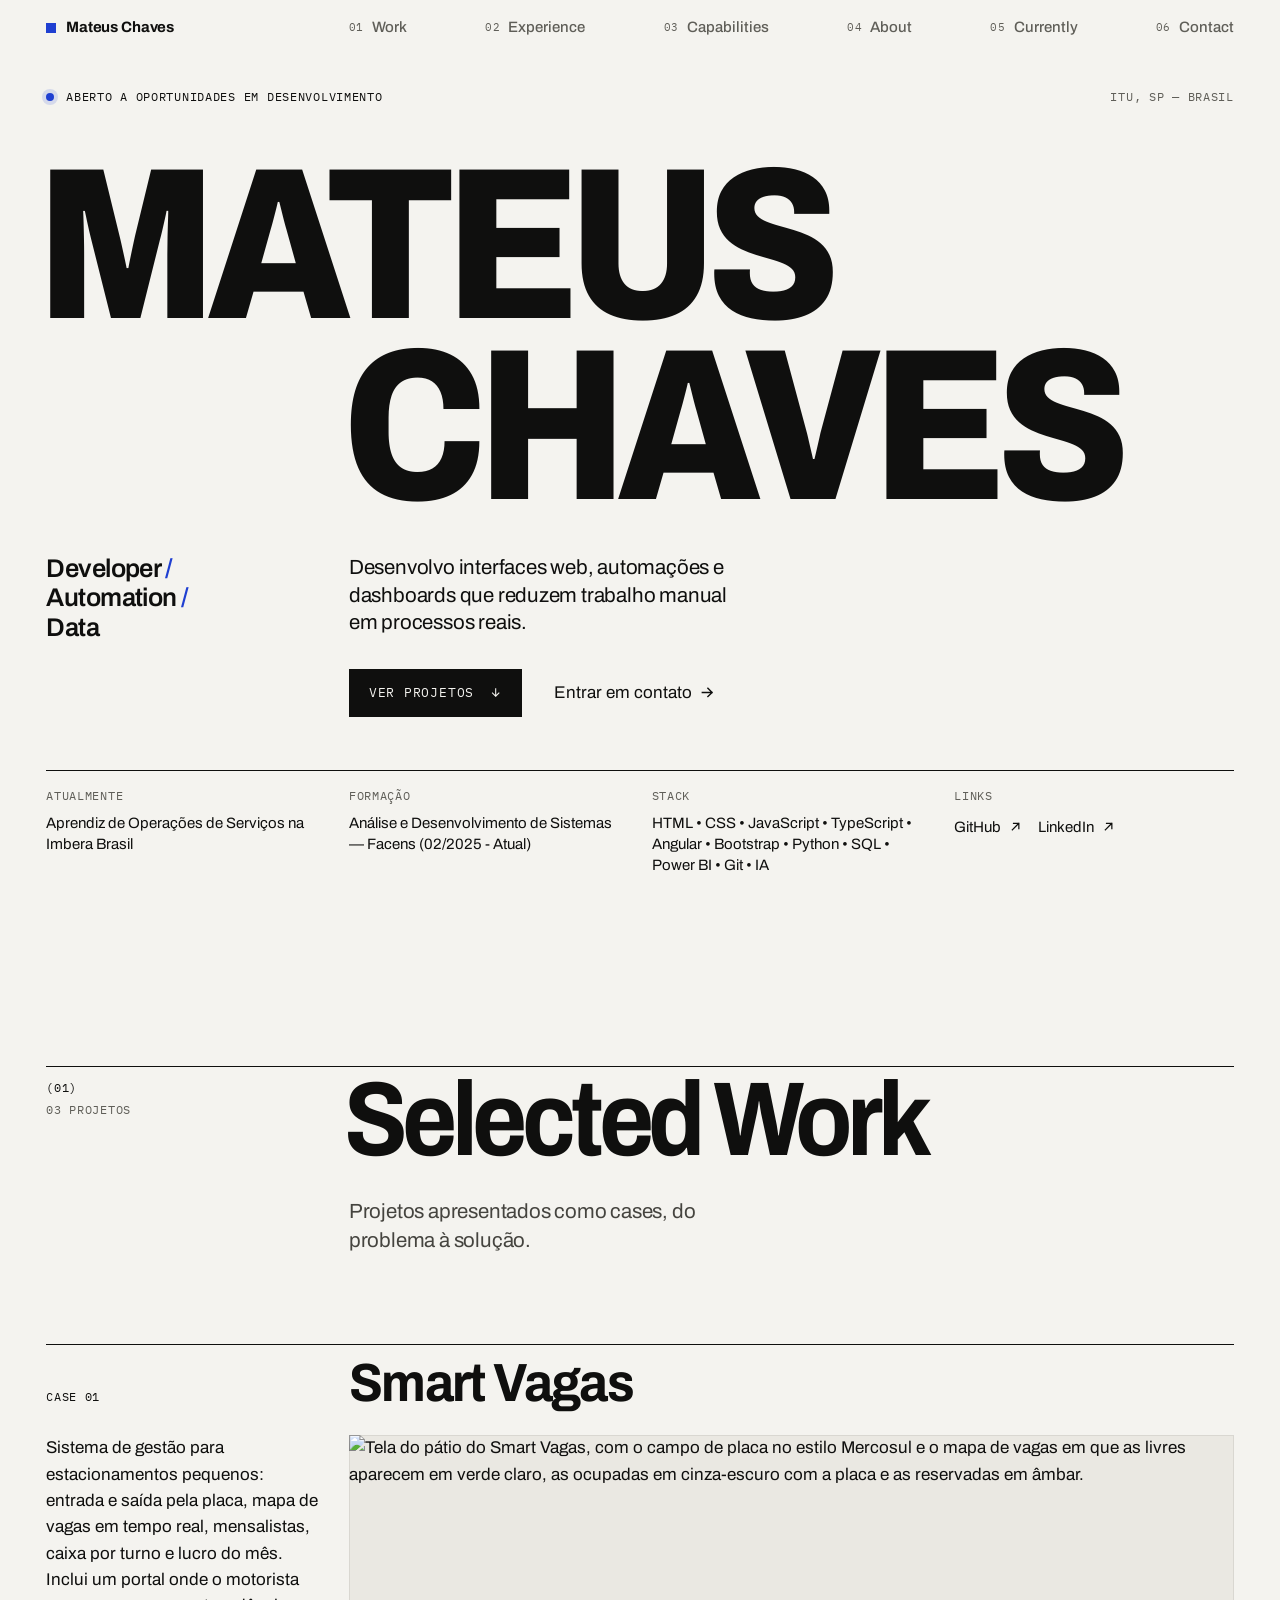
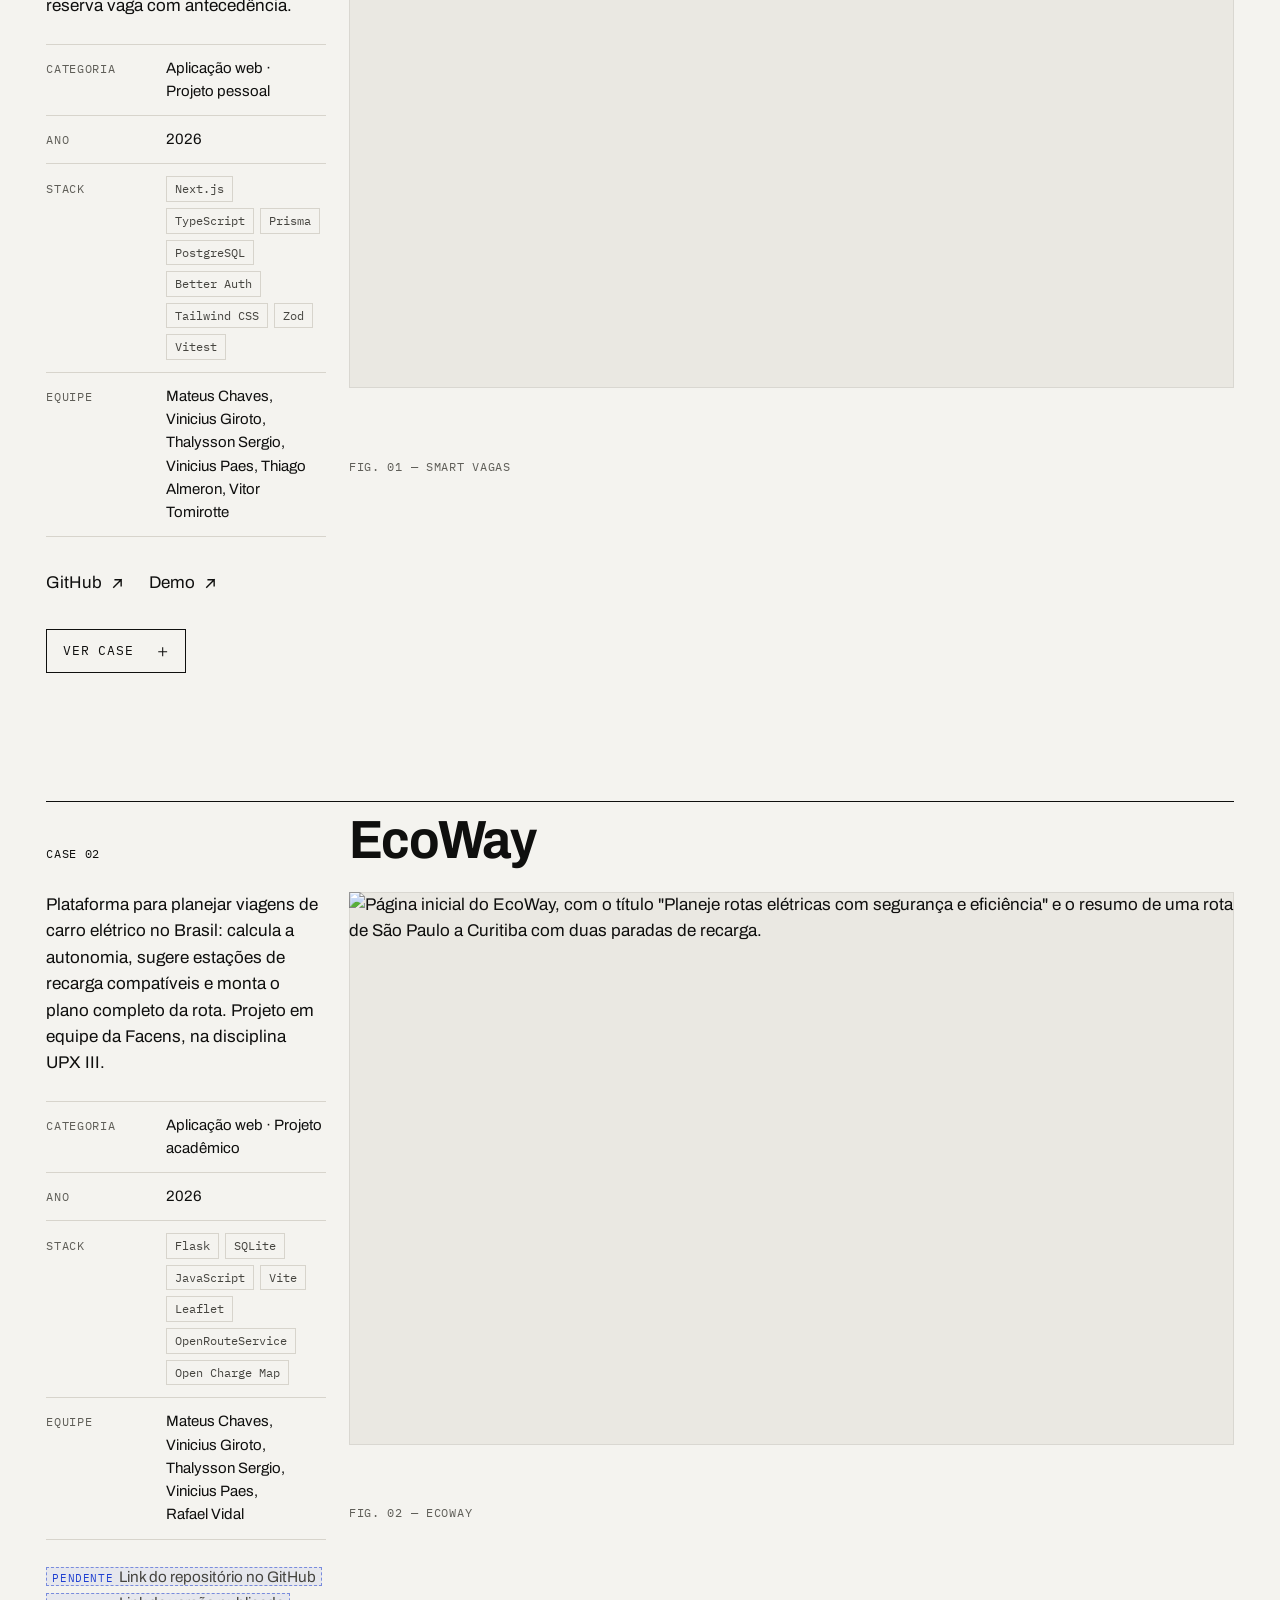
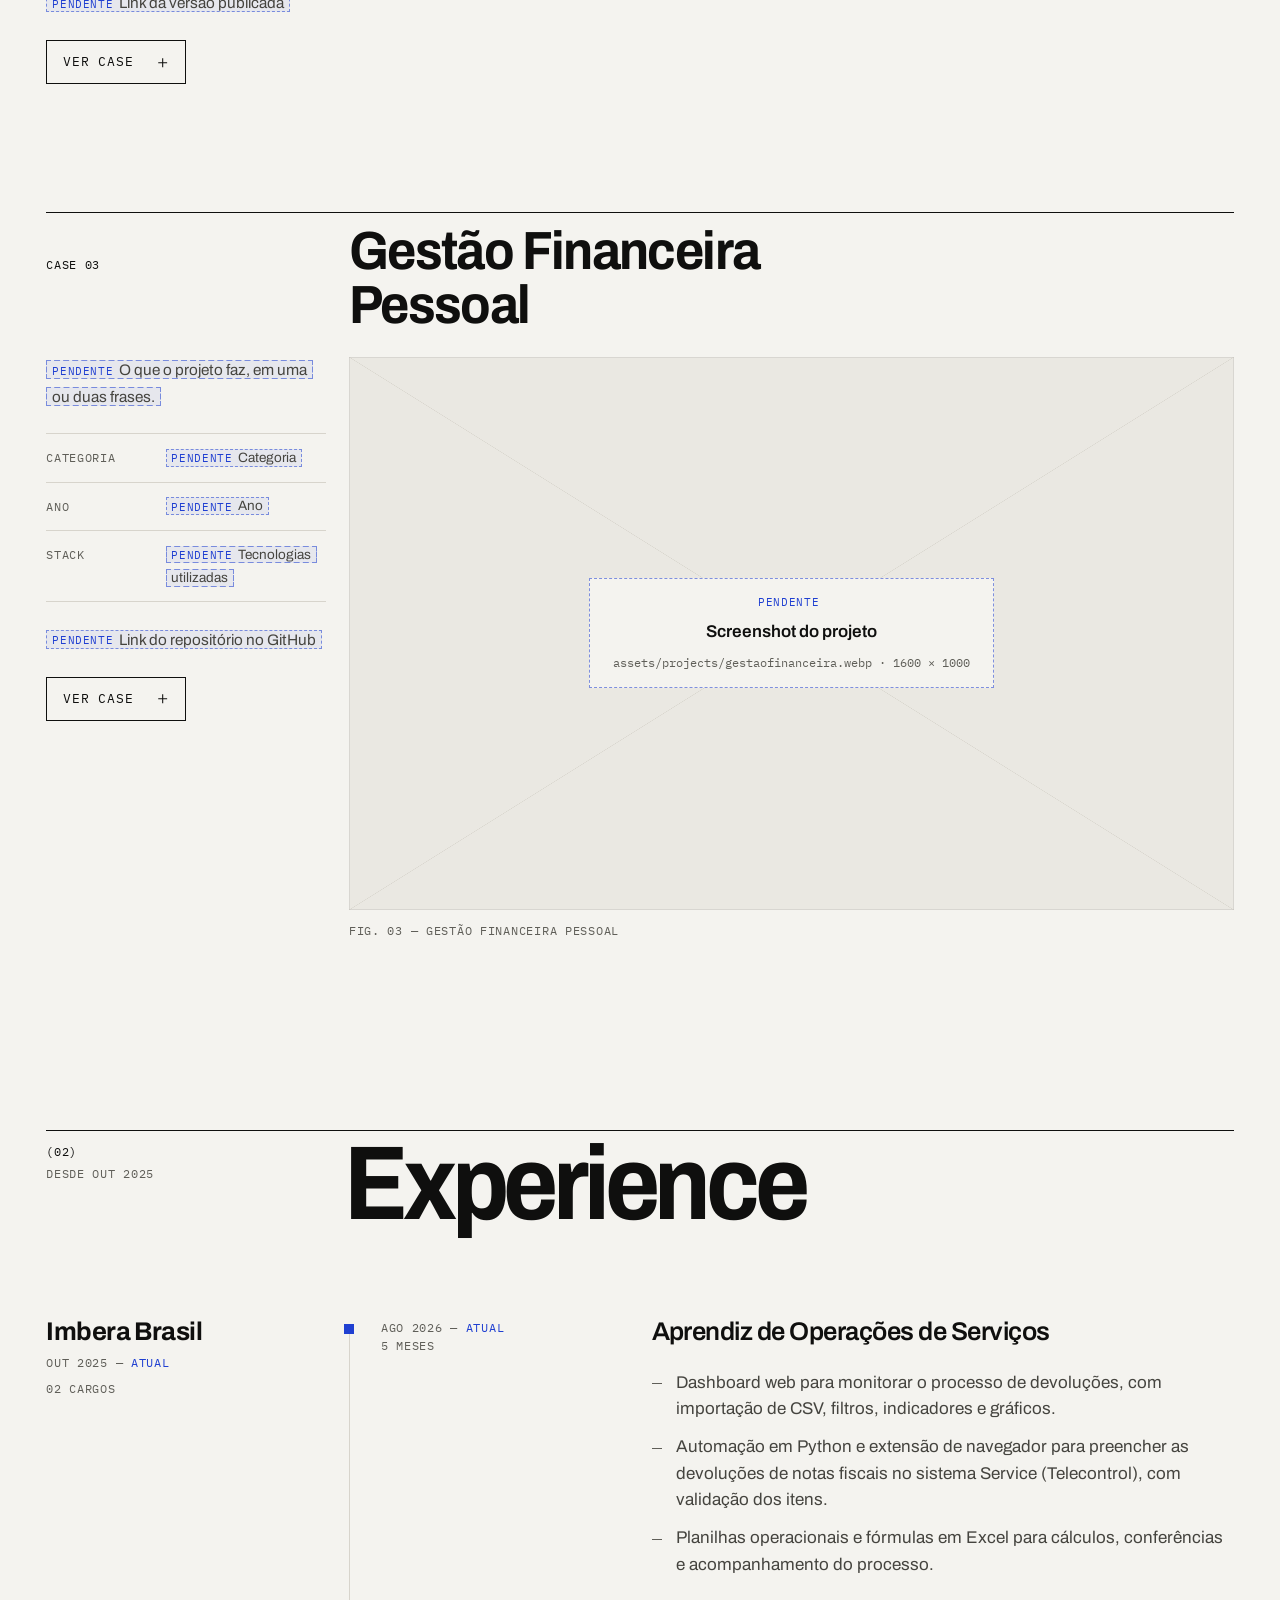
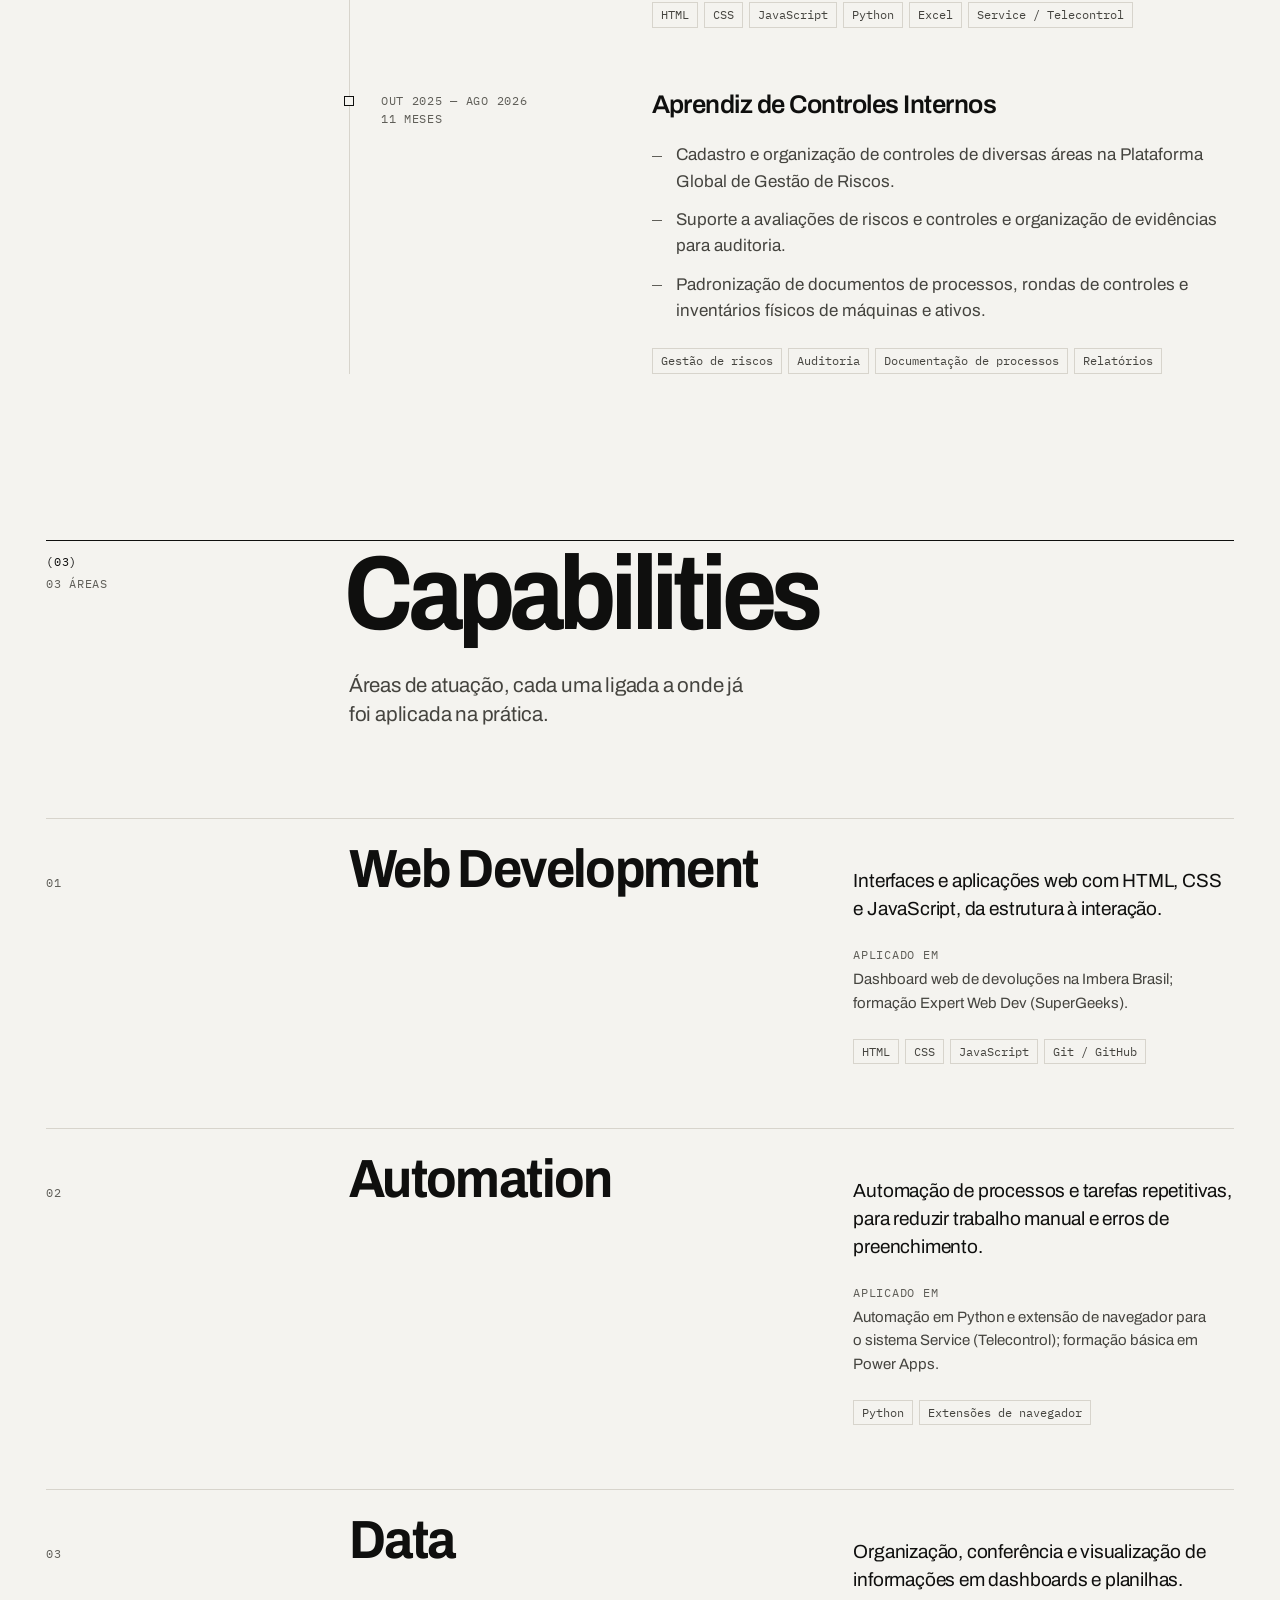
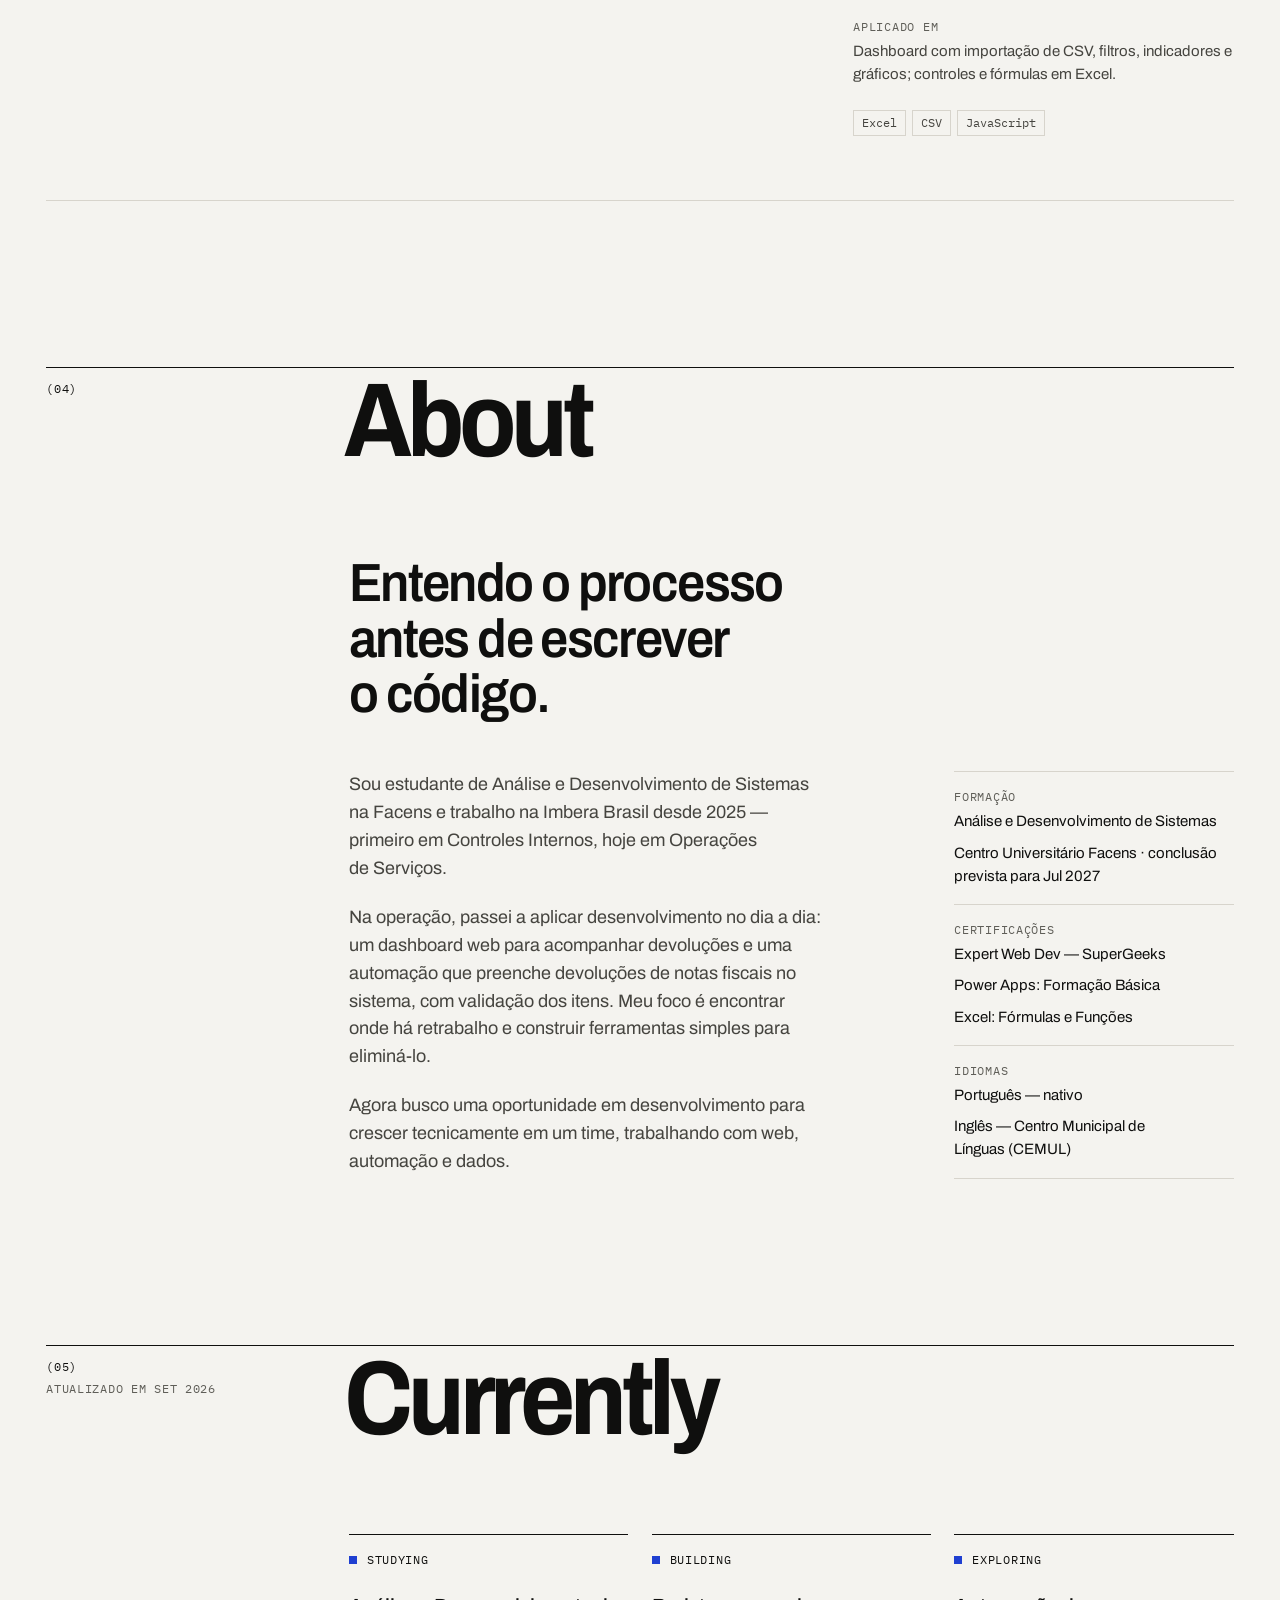
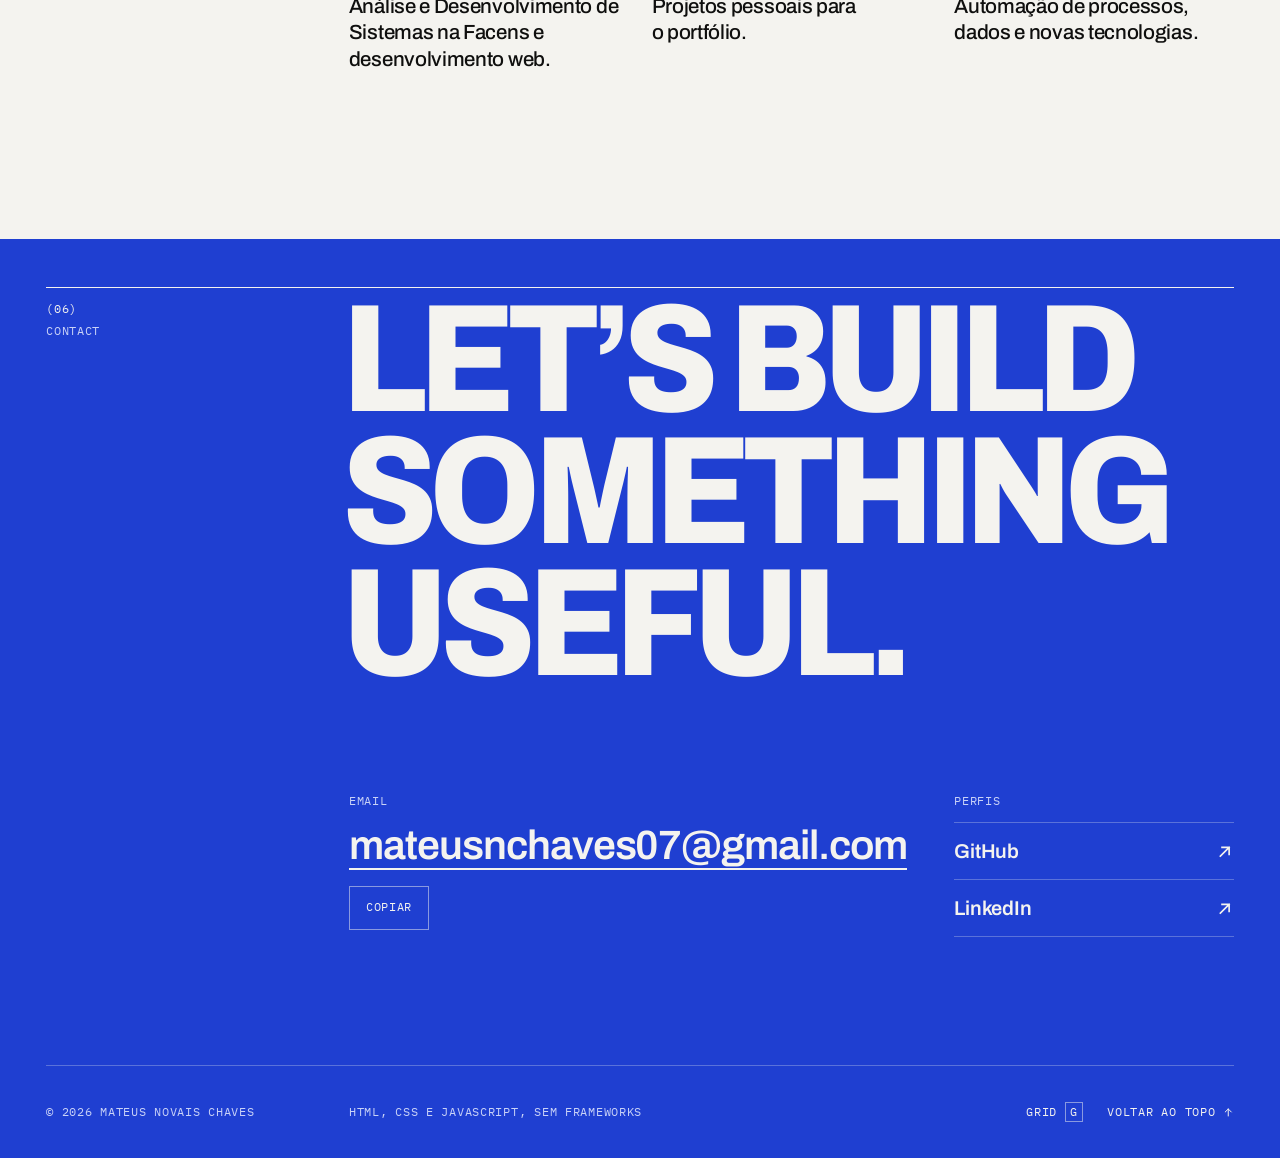
==== index.html @ eec41521 "Initial commit" ====
<!doctype html>
<html lang="pt-BR">
  <head>
    <meta charset="utf-8">
    <meta name="viewport" content="width=device-width, initial-scale=1">
    <title>Mateus Chaves — Developer / Automation / Data</title>
    <meta name="description" content="Portfólio de Mateus Chaves, estudante de Análise e Desenvolvimento de Sistemas. Desenvolvimento web, automação de processos e dados.">
    <meta name="author" content="Mateus Novais Chaves">
    <meta name="color-scheme" content="light">
    <meta name="theme-color" content="#dbdbdb">
    <link rel="canonical" href="https://mateusnchaves.github.io/">

    <meta property="og:type" content="website">
    <meta property="og:locale" content="pt_BR">
    <meta property="og:site_name" content="Mateus Chaves">
    <meta property="og:title" content="Mateus Chaves — Developer / Automation / Data">
    <meta property="og:description" content="Desenvolvimento web, automação de processos e dados.">
    <meta property="og:url" content="https://mateusnchaves.github.io/">
    <meta property="og:image" content="https://mateusnchaves.github.io/assets/og-image.png">
    <meta property="og:image:width" content="1200">
    <meta property="og:image:height" content="630">
    <meta property="og:image:alt" content="Mateus Chaves — Developer / Automation / Data">
    <meta name="twitter:card" content="summary_large_image">

    <link rel="icon" href="assets/favicon-32.png" sizes="32x32" type="image/png">
    <link rel="icon" href="assets/favicon.svg" type="image/svg+xml">
    <link rel="apple-touch-icon" href="assets/apple-touch-icon.png">

    <link rel="preconnect" href="https://fonts.googleapis.com">
    <link rel="preconnect" href="https://fonts.gstatic.com" crossorigin>
    <link rel="stylesheet" href="https://fonts.googleapis.com/css2?family=Archivo:wdth,wght@75..100,400..800&family=IBM+Plex+Mono:wght@400;500&display=swap">

    <link rel="stylesheet" href="src/styles/tokens.css">
    <link rel="stylesheet" href="src/styles/base.css">
    <link rel="stylesheet" href="src/styles/layout.css">
    <link rel="stylesheet" href="src/styles/components.css">
    <link rel="stylesheet" href="src/styles/sections.css">

    <script>document.documentElement.classList.add('js');</script>
    <script type="module" src="src/main.js"></script>

    <script type="application/ld+json">
      {
        "@context": "https://schema.org",
        "@type": "Person",
        "name": "Mateus Novais Chaves",
        "alternateName": "Mateus Chaves",
        "url": "https://mateusnchaves.github.io/",
        "email": "mailto:mateusnchaves07@gmail.com",
        "jobTitle": "Aprendiz de Operações de Serviços",
        "worksFor": { "@type": "Organization", "name": "Imbera Brasil" },
        "address": { "@type": "PostalAddress", "addressLocality": "Itu", "addressRegion": "SP", "addressCountry": "BR" },
        "knowsAbout": ["Desenvolvimento web", "Automação de processos", "Dados"],
        "sameAs": ["https://github.com/mateusnchaves", "https://www.linkedin.com/in/mateusnchaves"]
      }
    </script>
  </head>

  <body>
    <svg width="0" height="0" style="position: absolute" aria-hidden="true" focusable="false">
      <defs>
        <symbol id="icon-arrow-ne" viewBox="0 0 16 16">
          <path d="M4 12 12 4M5.5 4H12v6.5" fill="none" stroke="currentColor" stroke-width="1.5" stroke-linecap="square" />
        </symbol>
        <symbol id="icon-arrow-e" viewBox="0 0 16 16">
          <path d="M2.5 8H13M8.5 3.5 13 8l-4.5 4.5" fill="none" stroke="currentColor" stroke-width="1.5" stroke-linecap="square" />
        </symbol>
        <symbol id="icon-arrow-s" viewBox="0 0 16 16">
          <path d="M8 2.5V13M3.5 8.5 8 13l4.5-4.5" fill="none" stroke="currentColor" stroke-width="1.5" stroke-linecap="square" />
        </symbol>
        <symbol id="icon-arrow-n" viewBox="0 0 16 16">
          <path d="M8 13.5V3M3.5 7.5 8 3l4.5 4.5" fill="none" stroke="currentColor" stroke-width="1.5" stroke-linecap="square" />
        </symbol>
        <symbol id="icon-plus" viewBox="0 0 16 16">
          <path d="M8 2.5v11M2.5 8h11" fill="none" stroke="currentColor" stroke-width="1.5" stroke-linecap="square" />
        </symbol>
      </defs>
    </svg>

    <a class="skip-link" href="#main">Pular para o conteúdo</a>

    <header class="site-header" data-header>
      <div class="container site-header__inner">
        <a class="brand" href="#top"><span class="brand__mark" aria-hidden="true"></span>Mateus Chaves</a>
        <p class="site-header__current meta" aria-hidden="true" data-current-section>00 Index</p>
        <button
          class="menu-toggle meta"
          type="button"
          aria-expanded="false"
          aria-controls="site-nav"
          data-menu-toggle
          data-label-expanded="Fechar"
          data-label-collapsed="Menu"
        >Menu</button>
        <nav class="site-nav" id="site-nav" aria-label="Seções" data-nav>
          <ol class="site-nav__list">
            <li><a class="site-nav__link" href="#work"><span class="site-nav__index">01</span><span lang="en" data-label>Work</span></a></li>
            <li><a class="site-nav__link" href="#experience"><span class="site-nav__index">02</span><span lang="en" data-label>Experience</span></a></li>
            <li><a class="site-nav__link" href="#capabilities"><span class="site-nav__index">03</span><span lang="en" data-label>Capabilities</span></a></li>
            <li><a class="site-nav__link" href="#about"><span class="site-nav__index">04</span><span lang="en" data-label>About</span></a></li>
            <li><a class="site-nav__link" href="#currently"><span class="site-nav__index">05</span><span lang="en" data-label>Currently</span></a></li>
            <li><a class="site-nav__link" href="#contact"><span class="site-nav__index">06</span><span lang="en" data-label>Contact</span></a></li>
          </ol>
        </nav>
      </div>
    </header>

    <main id="main">
      <section class="hero" id="top" aria-labelledby="hero-title" data-section>
        <div class="container hero__inner">
          <div class="hero__top grid">
            <p class="hero__status status meta" data-intro style="--i: 0">
              <span class="status__dot" aria-hidden="true"></span>Aberto a oportunidades em desenvolvimento
            </p>
            <p class="hero__location meta" data-intro style="--i: 1">Itu, SP — Brasil</p>
          </div>

          <h1 class="hero__title" id="hero-title">
            <span class="hero__line">Mateus</span>
            <span class="hero__line">Chaves</span>
          </h1>

          <div class="hero__body grid">
            <p class="hero__role" lang="en" data-intro style="--i: 2">
              <span class="hero__role-part">Developer <span class="hero__role-sep">/</span></span>
              <span class="hero__role-part">Automation <span class="hero__role-sep">/</span></span>
              <span class="hero__role-part">Data</span>
            </p>
            <div class="hero__intro" data-intro style="--i: 3">
              <p class="hero__statement">
                Desenvolvo interfaces web, automações e dashboards que reduzem trabalho manual em processos reais.
              </p>
              <div class="hero__actions">
                <a class="button" href="#work">
                  Ver projetos
                  <svg class="icon" aria-hidden="true" focusable="false"><use href="#icon-arrow-s"></use></svg>
                </a>
                <a class="link-arrow" href="#contact">
                  Entrar em contato
                  <svg class="icon icon--east" aria-hidden="true" focusable="false"><use href="#icon-arrow-e"></use></svg>
                </a>
              </div>
            </div>
          </div>

          <dl class="hero__facts grid" data-intro style="--i: 4">
            <div class="fact">
              <dt class="meta">Atualmente</dt>
              <dd>Aprendiz de Operações de Serviços na Imbera Brasil</dd>
            </div>
            <div class="fact">
              <dt class="meta">Formação</dt>
              <dd>Análise e Desenvolvimento de Sistemas — Facens (02/2025 - Atual)</dd>
            </div>
            <div class="fact">
              <dt class="meta">Stack</dt>
              <dd>HTML • CSS • JavaScript • TypeScript • Angular • Bootstrap • Python • SQL • Power BI • Git • IA</dd>
            </div>
            <div class="fact">
              <dt class="meta">Links</dt>
              <dd class="fact__links">
                <a class="link-arrow" href="https://github.com/mateusnchaves" target="_blank" rel="me noopener noreferrer">
                  <span>GitHub<span class="visually-hidden"> (abre em nova aba)</span></span>
                  <svg class="icon" aria-hidden="true" focusable="false"><use href="#icon-arrow-ne"></use></svg>
                </a>
                <a class="link-arrow" href="https://www.linkedin.com/in/mateusnchaves" target="_blank" rel="me noopener noreferrer">
                  <span>LinkedIn<span class="visually-hidden"> (abre em nova aba)</span></span>
                  <svg class="icon" aria-hidden="true" focusable="false"><use href="#icon-arrow-ne"></use></svg>
                </a>
              </dd>
            </div>
          </dl>
        </div>
      </section>

      <section class="section" id="work" aria-labelledby="work-title" data-section>
        <div class="container">
          <header class="section-head grid" data-reveal>
            <p class="section-head__label">
              <span class="section-head__index meta">(01)</span>
              <span class="meta" data-meta="projects"></span>
            </p>
            <h2 class="section-head__title" id="work-title" lang="en">Selected Work</h2>
            <p class="section-head__lede">Projetos apresentados como cases, do problema à solução.</p>
          </header>
          <div data-mount="projects">
            <noscript>
              <p>Os projetos são carregados com JavaScript. Veja os repositórios no <a href="https://github.com/mateusnchaves">GitHub</a>.</p>
            </noscript>
          </div>
        </div>
      </section>

      <section class="section" id="experience" aria-labelledby="experience-title" data-section>
        <div class="container">
          <header class="section-head grid" data-reveal>
            <p class="section-head__label">
              <span class="section-head__index meta">(02)</span>
              <span class="meta" data-meta="experience"></span>
            </p>
            <h2 class="section-head__title" id="experience-title" lang="en">Experience</h2>
          </header>
          <div data-mount="experience">
            <noscript>
              <p>A experiência profissional é carregada com JavaScript. Veja o perfil no <a href="https://www.linkedin.com/in/mateusnchaves">LinkedIn</a>.</p>
            </noscript>
          </div>
        </div>
      </section>

      <section class="section" id="capabilities" aria-labelledby="capabilities-title" data-section>
        <div class="container">
          <header class="section-head grid" data-reveal>
            <p class="section-head__label">
              <span class="section-head__index meta">(03)</span>
              <span class="meta" data-meta="capabilities"></span>
            </p>
            <h2 class="section-head__title" id="capabilities-title" lang="en">Capabilities</h2>
            <p class="section-head__lede">Áreas de atuação, cada uma ligada a onde já foi aplicada na prática.</p>
          </header>
          <div data-mount="capabilities"></div>
        </div>
      </section>

      <section class="section" id="about" aria-labelledby="about-title" data-section>
        <div class="container">
          <header class="section-head grid" data-reveal>
            <p class="section-head__label">
              <span class="section-head__index meta">(04)</span>
            </p>
            <h2 class="section-head__title" id="about-title" lang="en">About</h2>
          </header>

          <div class="about grid">
            <p class="about__lead" data-reveal>Entendo o processo antes de escrever o código.</p>

            <div class="about__text" data-reveal>
              <p>
                Sou estudante de Análise e Desenvolvimento de Sistemas na Facens e trabalho na Imbera Brasil desde 2025 —
                primeiro em Controles Internos, hoje em Operações de Serviços.
              </p>
              <p>
                Na operação, passei a aplicar desenvolvimento no dia a dia: um dashboard web para acompanhar devoluções e uma
                automação que preenche devoluções de notas fiscais no sistema, com validação dos itens. Meu foco é encontrar
                onde há retrabalho e construir ferramentas simples para eliminá-lo.
              </p>
              <p>
                Agora busco uma oportunidade em desenvolvimento para crescer tecnicamente em um time, trabalhando com web,
                automação e dados.
              </p>
            </div>

            <dl class="about__facts" data-reveal>
              <div class="about__fact">
                <dt class="meta">Formação</dt>
                <dd>Análise e Desenvolvimento de Sistemas</dd>
                <dd>Centro Universitário Facens · conclusão prevista para Jul 2027</dd>
              </div>
              <div class="about__fact">
                <dt class="meta">Certificações</dt>
                <dd>Expert Web Dev — SuperGeeks</dd>
                <dd>Power Apps: Formação Básica</dd>
                <dd>Excel: Fórmulas e Funções</dd>
              </div>
              <div class="about__fact">
                <dt class="meta">Idiomas</dt>
                <dd>Português — nativo</dd>
                <dd>Inglês — Centro Municipal de Línguas (CEMUL)</dd>
              </div>
            </dl>
          </div>
        </div>
      </section>

      <section class="section" id="currently" aria-labelledby="currently-title" data-section>
        <div class="container">
          <header class="section-head grid" data-reveal>
            <p class="section-head__label">
              <span class="section-head__index meta">(05)</span>
              <span class="meta" data-meta="currently"></span>
            </p>
            <h2 class="section-head__title" id="currently-title" lang="en">Currently</h2>
          </header>
          <div data-mount="currently"></div>
        </div>
      </section>

      <section class="contact" id="contact" aria-labelledby="contact-title" data-section>
        <div class="container">
          <header class="section-head grid">
            <p class="section-head__label">
              <span class="section-head__index meta">(06)</span>
              <span class="meta" lang="en">Contact</span>
            </p>
            <h2 class="section-head__title contact__title" id="contact-title" lang="en" data-reveal>
              <span>Let’s build</span>
              <span>something</span>
              <span>useful.</span>
            </h2>
          </header>

          <div class="contact__body grid">
            <div class="contact__block contact__block--email" data-reveal>
              <p class="meta">Email</p>
              <div class="contact__email">
                <a class="contact__email-link" href="mailto:mateusnchaves07@gmail.com">mateusnchaves07@gmail.com</a>
                <button
                  class="contact__copy"
                  type="button"
                  hidden
                  data-copy="mateusnchaves07@gmail.com"
                  data-copied-label="Copiado"
                  data-copied-message="Email copiado para a área de transferência."
                >Copiar</button>
                <span class="visually-hidden" role="status" data-copy-status></span>
              </div>
            </div>

            <div class="contact__block contact__block--links" data-reveal>
              <p class="meta">Perfis</p>
              <ul class="contact__links">
                <li>
                  <a class="link-arrow" href="https://github.com/mateusnchaves" target="_blank" rel="me noopener noreferrer">
                    <span>GitHub<span class="visually-hidden"> (abre em nova aba)</span></span>
                    <svg class="icon" aria-hidden="true" focusable="false"><use href="#icon-arrow-ne"></use></svg>
                  </a>
                </li>
                <li>
                  <a class="link-arrow" href="https://www.linkedin.com/in/mateusnchaves" target="_blank" rel="me noopener noreferrer">
                    <span>LinkedIn<span class="visually-hidden"> (abre em nova aba)</span></span>
                    <svg class="icon" aria-hidden="true" focusable="false"><use href="#icon-arrow-ne"></use></svg>
                  </a>
                </li>
              </ul>
            </div>
          </div>
        </div>
      </section>
    </main>

    <footer class="site-footer">
      <div class="container">
        <div class="grid site-footer__inner">
          <p class="site-footer__item meta">© <span data-year>2026</span> Mateus Novais Chaves</p>
          <p class="site-footer__item meta">HTML, CSS e JavaScript, sem frameworks</p>
          <div class="site-footer__actions meta">
            <button type="button" aria-pressed="false" data-grid-toggle>Grid <kbd>G</kbd></button>
            <a href="#top">
              Voltar ao topo
              <svg class="icon" aria-hidden="true" focusable="false"><use href="#icon-arrow-n"></use></svg>
            </a>
          </div>
        </div>
      </div>
    </footer>

    <div class="grid-overlay" aria-hidden="true" hidden data-grid-overlay></div>
  </body>
</html>
---- src/styles/tokens.css ----
:root {
  /* Color */
  --color-paper: #f4f3ef;
  --color-surface: #eae8e2;
  --color-ink: #0f0f0e;
  --color-ink-2: #45443f;
  --color-ink-3: #5f5e58;
  --color-line: #d7d4cc;
  --color-cobalt: #1f3fd1;
  --color-cobalt-tint: rgb(31 63 209 / 0.06);
  --color-on-cobalt: #f4f3ef;
  --color-on-cobalt-2: #c9d2f7;

  /* Type */
  --font-sans: "Archivo", "Helvetica Neue", Arial, system-ui, sans-serif;
  --font-mono: "IBM Plex Mono", ui-monospace, "SFMono-Regular", Menlo, Consolas, monospace;

  --text-hero: clamp(4.25rem, min(17vw, 24svh), 16.5rem);
  --text-display: clamp(3rem, 8.2vw, 8rem);
  --text-h2: clamp(2rem, 4.2vw, 3.75rem);
  --text-h3: clamp(1.375rem, 2vw, 1.75rem);
  --text-lead: clamp(1.1875rem, 1.6vw, 1.5rem);
  --text-body: 1.0625rem;
  --text-small: 0.9375rem;
  --text-meta: 0.75rem;

  --leading-display: 0.86;
  --leading-heading: 1.04;
  --leading-body: 1.55;

  --tracking-display: -0.05em;
  --tracking-heading: -0.03em;
  --tracking-meta: 0.06em;

  --stretch-display: 88%;
  /* Compensa o recuo lateral das letras em tamanhos grandes, alinhando-as à borda do grid. */
  --optical-offset: -0.045em;

  /* Space */
  --space-1: 0.25rem;
  --space-2: 0.5rem;
  --space-3: 0.75rem;
  --space-4: 1rem;
  --space-5: 1.5rem;
  --space-6: 2rem;
  --space-7: 3rem;
  --space-8: 4rem;
  --space-9: 6rem;

  /* Layout */
  --columns: 12;
  --gutter: clamp(1rem, 1.8vw, 1.5rem);
  --margin: clamp(1rem, 3.6vw, 3.5rem);
  --max-width: 100rem;
  --header-height: 3.5rem;
  --section-space: clamp(6rem, 13vw, 11rem);

  --rule: 1px solid var(--color-line);
  --rule-strong: 1px solid var(--color-ink);

  /* Motion */
  --ease-out: cubic-bezier(0.2, 0.7, 0.1, 1);
  --duration-fast: 160ms;
  --duration-base: 320ms;
  --duration-slow: 800ms;
}
---- src/styles/base.css ----
*,
*::before,
*::after {
  box-sizing: border-box;
}

* {
  margin: 0;
}

html {
  color-scheme: light;
  -webkit-text-size-adjust: 100%;
  text-size-adjust: 100%;
}

body {
  min-height: 100vh;
  background-color: var(--color-paper);
  color: var(--color-ink);
  font-family: var(--font-sans);
  font-size: var(--text-body);
  line-height: var(--leading-body);
  font-kerning: normal;
  -webkit-font-smoothing: antialiased;
  -moz-osx-font-smoothing: grayscale;
}

img,
svg {
  display: block;
  max-width: 100%;
}

img {
  height: auto;
}

ul,
ol {
  padding: 0;
  list-style: none;
}

a {
  color: inherit;
  text-decoration: none;
}

button {
  padding: 0;
  border: 0;
  background: none;
  color: inherit;
  font: inherit;
  cursor: pointer;
}

h1,
h2,
h3,
h4 {
  font-size: inherit;
  font-weight: inherit;
  line-height: var(--leading-heading);
  text-wrap: balance;
}

p,
li,
dd {
  text-wrap: pretty;
}

code {
  font-family: var(--font-mono);
  font-size: 0.92em;
}

::selection {
  background-color: var(--color-cobalt);
  color: var(--color-on-cobalt);
}

:focus-visible {
  outline: 2px solid var(--color-cobalt);
  outline-offset: 3px;
}

[id] {
  scroll-margin-top: var(--header-height);
}

/* Utilities */

.visually-hidden:not(:focus, :active) {
  position: absolute;
  width: 1px;
  height: 1px;
  overflow: hidden;
  clip-path: inset(50%);
  white-space: nowrap;
}

.meta {
  font-family: var(--font-mono);
  font-size: var(--text-meta);
  font-weight: 400;
  line-height: 1.5;
  letter-spacing: var(--tracking-meta);
  text-transform: uppercase;
  color: var(--color-ink-3);
  font-variant-numeric: tabular-nums;
}

.skip-link {
  position: fixed;
  top: var(--space-3);
  left: var(--space-3);
  z-index: 100;
  padding: var(--space-3) var(--space-4);
  background-color: var(--color-ink);
  color: var(--color-paper);
  font-family: var(--font-mono);
  font-size: var(--text-meta);
  letter-spacing: var(--tracking-meta);
  text-transform: uppercase;
  transform: translateY(-200%);
}

.skip-link:focus {
  transform: none;
}

/* Motion */

@media (prefers-reduced-motion: no-preference) {
  html {
    scroll-behavior: smooth;
  }

  .has-reveal [data-reveal] {
    transition:
      opacity var(--duration-slow) var(--ease-out) var(--reveal-delay, 0ms),
      transform var(--duration-slow) var(--ease-out) var(--reveal-delay, 0ms);
  }

  .has-reveal [data-reveal]:not(.is-revealed) {
    opacity: 0;
    transform: translateY(1.5rem);
  }
}

@media (prefers-reduced-motion: reduce) {
  *,
  *::before,
  *::after {
    animation-duration: 0.01ms !important;
    animation-iteration-count: 1 !important;
    transition-duration: 0.01ms !important;
    transition-delay: 0ms !important;
  }
}
---- src/styles/layout.css ----
/*
  Breakpoints
  48em  (768px)  tablet
  60em  (960px)  navegação em linha
  64em  (1024px) desktop — ativa a coluna lateral de metadados (colunas 1–3)
*/

.container {
  width: 100%;
  max-width: var(--max-width);
  margin-inline: auto;
  padding-inline: var(--margin);
}

.grid {
  display: grid;
  grid-template-columns: repeat(var(--columns), minmax(0, 1fr));
  column-gap: var(--gutter);
}

.scroll-sentinel {
  position: absolute;
  top: 0;
  left: 0;
  width: 1px;
  height: 8px;
  pointer-events: none;
}

/* Header */

.site-header {
  position: fixed;
  inset: 0 0 auto;
  z-index: 50;
  background-color: var(--color-paper);
  border-bottom: 1px solid transparent;
  transition: border-color var(--duration-base) ease;
}

.site-header.is-scrolled,
.is-menu-open .site-header {
  border-bottom-color: var(--color-line);
}

.site-header__inner {
  display: flex;
  align-items: center;
  justify-content: space-between;
  gap: var(--space-4);
  height: var(--header-height);
}

.brand {
  display: inline-flex;
  align-items: center;
  gap: 0.625rem;
  font-size: var(--text-small);
  font-weight: 700;
  letter-spacing: -0.01em;
  white-space: nowrap;
}

.brand__mark {
  width: 0.625rem;
  height: 0.625rem;
  background-color: var(--color-cobalt);
  transition: transform var(--duration-base) var(--ease-out);
}

.brand:hover .brand__mark {
  transform: rotate(45deg);
}

.site-header__current {
  flex: 1;
  color: var(--color-ink);
  text-align: center;
}

.menu-toggle {
  min-width: 3.5rem;
  min-height: 2.75rem;
  color: var(--color-ink);
  text-align: right;
}

.site-nav__link {
  position: relative;
  display: inline-flex;
  align-items: baseline;
  gap: 0.5rem;
  color: var(--color-ink-3);
  font-size: var(--text-small);
  font-weight: 500;
  transition: color var(--duration-fast) ease;
}

.site-nav__index {
  font-family: var(--font-mono);
  font-size: 0.6875rem;
  font-weight: 400;
  letter-spacing: var(--tracking-meta);
  font-variant-numeric: tabular-nums;
  transition: color var(--duration-fast) ease;
}

.site-nav__link:hover,
.site-nav__link[aria-current="true"] {
  color: var(--color-ink);
}

.site-nav__link[aria-current="true"] .site-nav__index {
  color: var(--color-cobalt);
}

@media (max-width: 59.99em) {
  .site-nav {
    position: fixed;
    inset: var(--header-height) 0 0;
    display: none;
    overflow-y: auto;
    padding: var(--space-5) var(--margin) var(--space-7);
    background-color: var(--color-paper);
  }

  .is-menu-open {
    overflow: hidden;
  }

  .is-menu-open .site-nav {
    display: block;
    animation: menu-in var(--duration-base) var(--ease-out);
  }

  .site-nav__link {
    width: 100%;
    padding-block: var(--space-4);
    border-bottom: var(--rule);
    color: var(--color-ink);
    font-size: clamp(2rem, 9vw, 3rem);
    font-weight: 700;
    font-stretch: var(--stretch-display);
    letter-spacing: var(--tracking-heading);
    line-height: 1;
  }

  .site-nav__index {
    min-width: 2rem;
    color: var(--color-ink-3);
  }
}

@media (min-width: 60em) {
  .site-header__inner {
    display: grid;
    grid-template-columns: repeat(var(--columns), minmax(0, 1fr));
    column-gap: var(--gutter);
  }

  .brand {
    grid-column: 1 / span 3;
  }

  .site-nav {
    grid-column: 4 / -1;
    align-self: stretch;
  }

  .site-nav__list {
    display: flex;
    justify-content: space-between;
    height: 100%;
  }

  .site-nav__link {
    align-items: center;
    height: 100%;
  }

  .site-nav__link::after {
    content: "";
    position: absolute;
    right: 0;
    bottom: -1px;
    left: 0;
    height: 2px;
    background-color: var(--color-cobalt);
    transform: scaleX(0);
    transform-origin: left;
    transition: transform var(--duration-base) var(--ease-out);
  }

  .site-nav__link[aria-current="true"]::after {
    transform: scaleX(1);
  }

  .site-header__current,
  .menu-toggle {
    display: none;
  }
}

@keyframes menu-in {
  from {
    opacity: 0;
    transform: translateY(-0.5rem);
  }
}

/* Sections */

.section {
  padding-top: var(--section-space);
}

.section-head {
  row-gap: var(--space-5);
  margin-bottom: clamp(3rem, 7vw, 6.5rem);
  padding-top: var(--space-3);
  border-top: var(--rule-strong);
}

.section-head__label {
  display: flex;
  grid-column: 1 / -1;
  justify-content: space-between;
  gap: var(--space-4);
}

.section-head__index {
  color: var(--color-ink);
}

.section-head__title {
  grid-column: 1 / -1;
  margin-left: var(--optical-offset);
  font-size: var(--text-display);
  font-weight: 700;
  font-stretch: var(--stretch-display);
  line-height: var(--leading-display);
  letter-spacing: var(--tracking-display);
}

.section-head__lede {
  grid-column: 1 / -1;
  max-width: 34ch;
  color: var(--color-ink-2);
  font-size: var(--text-lead);
  line-height: 1.4;
  letter-spacing: -0.01em;
}

@media (min-width: 64em) {
  .section-head {
    row-gap: var(--space-6);
  }

  .section-head__label {
    grid-column: 1 / span 3;
    flex-direction: column;
    justify-content: flex-start;
    gap: var(--space-1);
  }

  .section-head__title {
    grid-column: 4 / -1;
    margin-top: -0.04em;
  }

  .section-head__lede {
    grid-column: 4 / span 6;
  }
}

/* Footer */

.site-footer {
  background-color: var(--color-cobalt);
  color: var(--color-on-cobalt);
}

.site-footer__inner {
  row-gap: var(--space-3);
  padding-block: var(--space-5);
  border-top: 1px solid rgb(244 243 239 / 0.28);
}

.site-footer .meta {
  color: var(--color-on-cobalt-2);
}

.site-footer__item {
  grid-column: 1 / -1;
}

.site-footer__actions {
  display: flex;
  grid-column: 1 / -1;
  gap: var(--space-5);
}

.site-footer__actions a,
.site-footer__actions button {
  display: inline-flex;
  align-items: center;
  gap: 0.5rem;
  min-height: 2.75rem;
  color: var(--color-on-cobalt);
  text-transform: inherit;
  letter-spacing: inherit;
}

.site-footer__actions .icon {
  transition: transform var(--duration-base) var(--ease-out);
}

.site-footer__actions a:hover .icon {
  transform: translateY(-2px);
}

.site-footer kbd {
  padding: 0 0.35em;
  border: 1px solid rgb(244 243 239 / 0.5);
  font-family: inherit;
}

.site-footer__actions button[aria-pressed="true"] {
  text-decoration: underline;
  text-underline-offset: 0.3em;
}

@media (min-width: 48em) {
  .site-footer__inner {
    align-items: center;
  }

  .site-footer__item {
    grid-column: span 6;
  }

  .site-footer__actions {
    grid-column: 1 / -1;
  }
}

@media (min-width: 64em) {
  .site-footer__item:first-child {
    grid-column: 1 / span 3;
  }

  .site-footer__item {
    grid-column: span 4;
  }

  .site-footer__actions {
    grid-column: span 5;
    justify-content: flex-end;
  }
}

@media (hover: none) {
  [data-grid-toggle] {
    display: none !important;
  }
}

/* Grid overlay (tecla G) */

.grid-overlay {
  position: fixed;
  inset: 0;
  z-index: 90;
  pointer-events: none;
}

.grid-overlay[hidden] {
  display: none;
}

.grid-overlay > .grid {
  height: 100%;
}

.grid-overlay span {
  background-color: rgb(31 63 209 / 0.07);
  box-shadow:
    inset 1px 0 rgb(31 63 209 / 0.22),
    inset -1px 0 rgb(31 63 209 / 0.22);
}
---- src/styles/components.css ----
/* Icon */

.icon {
  flex: none;
  width: 0.875em;
  height: 0.875em;
}

/* Button */

.button {
  display: inline-flex;
  align-items: center;
  gap: var(--space-4);
  min-height: 3rem;
  padding-inline: 1.25rem;
  background-color: var(--color-ink);
  color: var(--color-paper);
  font-family: var(--font-mono);
  font-size: 0.8125rem;
  letter-spacing: var(--tracking-meta);
  text-transform: uppercase;
  transition: background-color var(--duration-fast) ease;
}

.button .icon {
  transition: transform var(--duration-base) var(--ease-out);
}

.button:hover {
  background-color: var(--color-cobalt);
}

.button:hover .icon {
  transform: translateY(3px);
}

/* Text link with arrow */

.link-arrow {
  display: inline-flex;
  align-items: center;
  gap: 0.5rem;
  min-height: 2.75rem;
  background: linear-gradient(currentColor, currentColor) 0 calc(100% - 0.6rem) / 0 1px no-repeat;
  transition:
    background-size var(--duration-base) var(--ease-out),
    color var(--duration-fast) ease;
}

.link-arrow .icon {
  transition: transform var(--duration-base) var(--ease-out);
}

.link-arrow:hover {
  background-size: calc(100% - 1.375em) 1px;
  color: var(--color-cobalt);
}

.link-arrow:hover .icon {
  transform: translate(2px, -2px);
}

.link-arrow:hover .icon--east {
  transform: translateX(3px);
}

/* Tags */

.tags {
  display: flex;
  flex-wrap: wrap;
  gap: 0.375rem;
}

.tag {
  padding: 0.25rem 0.5rem;
  border: var(--rule);
  color: var(--color-ink-2);
  font-family: var(--font-mono);
  font-size: 0.75rem;
  line-height: 1.3;
}

/* Status */

.status {
  display: inline-flex;
  align-items: center;
  gap: 0.75rem;
  color: var(--color-ink);
}

.status__dot {
  flex: none;
  width: 0.5rem;
  height: 0.5rem;
  border-radius: 50%;
  background-color: var(--color-cobalt);
  box-shadow: 0 0 0 0.25rem rgb(31 63 209 / 0.14);
}

/* Placeholder — conteúdo ainda não fornecido */

.placeholder {
  padding: 0.1em 0.4em;
  background-color: var(--color-cobalt-tint);
  outline: 1px dashed rgb(31 63 209 / 0.55);
  outline-offset: -1px;
  color: var(--color-ink-2);
  font-size: 0.9em;
  -webkit-box-decoration-break: clone;
  box-decoration-break: clone;
}

.placeholder__tag {
  margin-right: 0.5em;
  color: var(--color-cobalt);
  font-family: var(--font-mono);
  font-size: 0.6875rem;
  letter-spacing: var(--tracking-meta);
  text-transform: uppercase;
}

/* Media frame */

.media {
  display: grid;
  gap: var(--space-3);
}

.media__frame {
  position: relative;
  aspect-ratio: 16 / 10;
  overflow: hidden;
  background-color: var(--color-surface);
}

/* Linha fina sobre a imagem: mantém o limite do quadro quando o screenshot tem fundo claro. */
.media__frame::after {
  content: "";
  position: absolute;
  inset: 0;
  border: 1px solid rgb(15 15 14 / 0.08);
  pointer-events: none;
}

.media__frame > img,
.media__canvas {
  width: 100%;
  height: 100%;
  object-fit: cover;
  transition: transform 900ms var(--ease-out);
}

.media__canvas {
  display: grid;
  place-items: center;
  padding: var(--space-5);
  background:
    linear-gradient(to top right, transparent calc(50% - 0.5px), var(--color-line) 50%, transparent calc(50% + 0.5px)),
    linear-gradient(to bottom right, transparent calc(50% - 0.5px), var(--color-line) 50%, transparent calc(50% + 0.5px));
}

.media__note {
  display: grid;
  justify-items: center;
  gap: var(--space-2);
  max-width: 100%;
  padding: var(--space-4) var(--space-5);
  background-color: var(--color-paper);
  outline: 1px dashed rgb(31 63 209 / 0.55);
  outline-offset: -1px;
  text-align: center;
}

.media__note-title {
  font-weight: 600;
}

.media__note code {
  color: var(--color-ink-3);
  font-size: 0.75rem;
  overflow-wrap: anywhere;
}
---- src/styles/sections.css ----
/* ——— Hero ——— */

.hero {
  display: flex;
  padding-top: calc(var(--header-height) + clamp(1rem, 3.5vh, 3rem));
  padding-bottom: var(--space-5);
}

.hero__inner {
  display: flex;
  flex-direction: column;
}

.hero__top {
  row-gap: var(--space-2);
  align-items: center;
}

.hero__status,
.hero__location {
  grid-column: 1 / -1;
}

.hero__title {
  margin-top: clamp(2rem, 5.5vh, 4.5rem);
  margin-left: var(--optical-offset);
  font-size: var(--text-hero);
  font-weight: 800;
  font-stretch: var(--stretch-display);
  line-height: 0.84;
  letter-spacing: var(--tracking-display);
  text-transform: uppercase;
}

.hero__line {
  display: block;
}

.hero__line + .hero__line {
  text-align: right;
}

.hero__body {
  row-gap: var(--space-6);
  margin-top: clamp(1.75rem, 4vh, 3rem);
  margin-bottom: clamp(2.5rem, 5vh, 4rem);
}

.hero__role {
  grid-column: 1 / -1;
  font-size: var(--text-h3);
  font-weight: 600;
  line-height: 1.15;
  letter-spacing: -0.02em;
}

.hero__role-sep {
  color: var(--color-cobalt);
}

.hero__intro {
  grid-column: 1 / -1;
}

.hero__statement {
  max-width: 34ch;
  font-size: var(--text-lead);
  line-height: 1.35;
  letter-spacing: -0.01em;
}

.hero__actions {
  display: flex;
  flex-wrap: wrap;
  align-items: center;
  gap: var(--space-3) var(--space-6);
  margin-top: var(--space-6);
}

.hero__facts {
  row-gap: var(--space-5);
  margin-top: auto;
  padding-top: var(--space-4);
  border-top: var(--rule-strong);
}

.fact {
  grid-column: span 6;
}

.fact dd {
  margin-top: var(--space-2);
  font-size: var(--text-small);
  line-height: 1.4;
}

.fact__links {
  display: flex;
  flex-wrap: wrap;
  gap: 0 var(--space-4);
}

.fact__links .link-arrow {
  min-height: 1.75rem;
}

/* Em telas em pé o conteúdo define a altura; em paisagem o hero ocupa a tela toda. */
@media (orientation: landscape) {
  .hero {
    min-height: 100vh;
    min-height: 100svh;
  }
}

/* Notebooks com pouca altura útil: compacta o hero para a faixa de fatos continuar visível. */
@media (orientation: landscape) and (max-height: 50em) {
  .hero__title {
    margin-top: clamp(1.25rem, 4vh, 2.5rem);
    font-size: clamp(4.25rem, min(17vw, 21svh), 16.5rem);
  }

  .hero__body {
    margin-top: clamp(1.25rem, 3.5vh, 2rem);
    margin-bottom: clamp(1.5rem, 4vh, 2.5rem);
  }

  .hero__actions {
    margin-top: var(--space-5);
  }
}

@media (max-width: 47.99em) {
  .hero__title {
    font-size: 21.5vw;
  }
}

@media (min-width: 48em) {
  .hero__status {
    grid-column: 1 / span 8;
  }

  .hero__location {
    grid-column: 9 / -1;
    justify-self: end;
  }

  .fact {
    grid-column: span 3;
  }
}

@media (min-width: 64em) {
  .hero__line + .hero__line {
    padding-left: calc((100% + var(--gutter)) / var(--columns) * 3);
    text-align: left;
  }

  .hero__role {
    grid-column: 1 / span 3;
  }

  .hero__role-part {
    display: block;
  }

  .hero__intro {
    grid-column: 4 / span 6;
  }
}

@media (prefers-reduced-motion: no-preference) {
  .js .hero__line {
    animation: intro-line 1100ms var(--ease-out) both;
  }

  .js .hero__line + .hero__line {
    animation-delay: 90ms;
  }

  .js [data-intro] {
    animation: intro-fade 900ms var(--ease-out) both;
    animation-delay: calc(280ms + var(--i, 0) * 80ms);
  }
}

@keyframes intro-line {
  from {
    opacity: 0;
    transform: translateY(0.12em);
  }
}

@keyframes intro-fade {
  from {
    opacity: 0;
    transform: translateY(0.75rem);
  }
}

/* ——— Selected work ——— */

.cases {
  display: grid;
  gap: clamp(4.5rem, 10vw, 9rem);
}

.case {
  position: relative;
  display: grid;
  grid-template-columns: repeat(var(--columns), minmax(0, 1fr));
  column-gap: var(--gutter);
  row-gap: var(--space-5);
  padding-top: var(--space-3);
  border-top: var(--rule-strong);
}

.case::before {
  content: "";
  position: absolute;
  top: -1px;
  left: 0;
  width: 100%;
  height: 2px;
  background-color: var(--color-cobalt);
  transform: scaleX(0);
  transform-origin: left;
  transition: transform 700ms var(--ease-out);
}

.case:hover::before,
.case:focus-within::before {
  transform: scaleX(1);
}

.case__head {
  display: grid;
  grid-template-columns: subgrid;
  grid-column: 1 / -1;
  row-gap: var(--space-4);
  align-items: baseline;
}

.case__index {
  grid-column: 1 / span 6;
  color: var(--color-ink);
  transition: color var(--duration-base) ease;
}

.case:hover .case__index,
.case:focus-within .case__index {
  color: var(--color-cobalt);
}

.case__flag {
  grid-row: 1;
  grid-column: 7 / -1;
  justify-self: end;
  color: var(--color-cobalt);
}

.case__title {
  grid-column: 1 / -1;
  max-width: 18ch;
  font-size: var(--text-h2);
  font-weight: 700;
  font-stretch: 92%;
  line-height: 1;
  letter-spacing: var(--tracking-heading);
}

.case__media,
.case__info,
.case__details {
  grid-column: 1 / -1;
}

.case__info {
  display: grid;
  align-content: start;
  gap: var(--space-5);
}

.case__summary {
  max-width: 44ch;
}

.case__meta {
  border-bottom: var(--rule);
}

.case__meta-row {
  display: grid;
  grid-template-columns: 6.5rem minmax(0, 1fr);
  gap: var(--space-4);
  align-items: baseline;
  padding-block: var(--space-3);
  border-top: var(--rule);
}

.case__meta-row dd {
  font-size: var(--text-small);
}

.case__links {
  display: flex;
  flex-wrap: wrap;
  gap: 0 var(--space-5);
}

.case__toggle {
  display: inline-flex;
  align-items: center;
  justify-content: space-between;
  gap: var(--space-5);
  justify-self: start;
  min-height: 2.75rem;
  padding-inline: var(--space-4);
  border: var(--rule-strong);
  font-family: var(--font-mono);
  font-size: 0.8125rem;
  letter-spacing: var(--tracking-meta);
  text-transform: uppercase;
  transition:
    background-color var(--duration-fast) ease,
    color var(--duration-fast) ease;
}

.case__toggle:hover {
  background-color: var(--color-ink);
  color: var(--color-paper);
}

.case__toggle .icon {
  transition: transform var(--duration-base) var(--ease-out);
}

.case__toggle[aria-expanded="true"] .icon {
  transform: rotate(45deg);
}

.case__details {
  display: grid;
  grid-template-rows: 0fr;
  margin-top: calc(var(--space-5) * -1);
  visibility: hidden;
  transition:
    grid-template-rows 550ms var(--ease-out),
    visibility 0s linear 550ms;
}

.case__details[data-open="true"] {
  grid-template-rows: 1fr;
  visibility: visible;
  transition:
    grid-template-rows 550ms var(--ease-out),
    visibility 0s;
}

.case__details-inner {
  min-height: 0;
  overflow: hidden;
}

.case__narrative {
  display: grid;
  gap: var(--space-5);
  margin-top: var(--space-6);
  padding-top: var(--space-5);
  border-top: var(--rule);
}

.case__narrative dt {
  color: var(--color-ink);
}

.case__narrative dd {
  margin-top: var(--space-3);
  color: var(--color-ink-2);
}

@media (hover: hover) and (pointer: fine) {
  .case:hover .media__frame > img,
  .case:hover .media__canvas {
    transform: scale(1.025);
  }
}

@media (min-width: 48em) {
  .case__narrative {
    grid-template-columns: repeat(3, minmax(0, 1fr));
    column-gap: var(--gutter);
  }
}

@media (min-width: 64em) {
  .case__index {
    grid-column: 1 / span 3;
  }

  .case__title {
    grid-column: 4 / span 7;
  }

  .case__flag {
    grid-column: 11 / -1;
  }

  .case__info {
    grid-row: 2 / span 2;
    grid-column: 1 / span 3;
  }

  .case__media,
  .case__details {
    grid-column: 4 / -1;
  }

  .case__media {
    grid-row: 2;
  }

  .case__details {
    grid-row: 3;
  }
}

/* ——— Experience ——— */

.experience {
  display: grid;
  gap: var(--space-9);
}

.org {
  display: grid;
  grid-template-columns: repeat(var(--columns), minmax(0, 1fr));
  column-gap: var(--gutter);
  row-gap: var(--space-7);
}

.org__aside {
  display: grid;
  grid-column: 1 / -1;
  align-content: start;
  gap: var(--space-2);
}

.org__name {
  font-size: var(--text-h3);
  font-weight: 700;
  letter-spacing: -0.02em;
}

.timeline {
  position: relative;
  grid-column: 1 / -1;
}

.timeline::before {
  content: "";
  position: absolute;
  top: 0.5rem;
  bottom: 0;
  left: 0;
  width: 1px;
  background-color: var(--color-line);
}

.timeline__item {
  position: relative;
  padding-bottom: var(--space-8);
}

.timeline__item:last-child {
  padding-bottom: 0;
}

.timeline__item::before {
  content: "";
  position: absolute;
  top: 0.3rem;
  left: calc(-0.3125rem + 0.5px);
  width: 0.625rem;
  height: 0.625rem;
  border: 1px solid var(--color-ink);
  background-color: var(--color-paper);
}

.timeline__item.is-current::before {
  border-color: var(--color-cobalt);
  background-color: var(--color-cobalt);
}

.timeline__period,
.timeline__content {
  padding-left: var(--space-6);
}

.timeline__period {
  display: grid;
  margin-bottom: var(--space-4);
}

.timeline__now {
  color: var(--color-cobalt);
}

.timeline__role {
  font-size: var(--text-h3);
  font-weight: 600;
  letter-spacing: -0.02em;
}

.timeline__highlights {
  display: grid;
  gap: var(--space-3);
  max-width: 62ch;
  margin-top: var(--space-5);
  color: var(--color-ink-2);
}

.timeline__highlights li {
  position: relative;
  padding-left: 1.5rem;
}

.timeline__highlights li::before {
  content: "";
  position: absolute;
  top: 0.8em;
  left: 0;
  width: 0.625rem;
  height: 1px;
  background-color: var(--color-ink-3);
}

.timeline__content .tags {
  margin-top: var(--space-5);
}

@media (min-width: 64em) {
  .org__aside {
    position: sticky;
    top: calc(var(--header-height) + var(--space-6));
    grid-column: 1 / span 3;
    align-self: start;
  }

  .timeline {
    display: grid;
    grid-template-columns: subgrid;
    grid-column: 4 / -1;
  }

  .timeline__item {
    display: grid;
    grid-template-columns: subgrid;
    grid-column: 1 / -1;
  }

  .timeline__period {
    grid-column: 1 / span 3;
    align-content: start;
    margin-bottom: 0;
  }

  .timeline__content {
    grid-column: 4 / -1;
    padding-left: 0;
  }
}

/* ——— Capabilities ——— */

.capabilities {
  border-bottom: var(--rule);
}

.capability {
  display: grid;
  grid-template-columns: repeat(var(--columns), minmax(0, 1fr));
  column-gap: var(--gutter);
  row-gap: var(--space-5);
  align-items: baseline;
  padding-block: var(--space-5) var(--space-8);
  border-top: var(--rule);
}

.capability__index {
  grid-column: 1 / span 2;
  color: var(--color-ink-3);
  transition: color var(--duration-base) ease;
}

.capability__title {
  grid-column: 3 / -1;
  font-size: var(--text-h2);
  font-weight: 700;
  font-stretch: 92%;
  line-height: 1;
  letter-spacing: var(--tracking-heading);
}

.capability__body {
  display: grid;
  grid-column: 1 / -1;
  gap: var(--space-5);
}

.capability__description {
  max-width: 40ch;
  font-size: 1.1875rem;
  line-height: 1.45;
  letter-spacing: -0.01em;
}

.capability__evidence {
  display: grid;
  gap: var(--space-1);
  color: var(--color-ink-2);
  font-size: var(--text-small);
}

.capability:hover .capability__index {
  color: var(--color-cobalt);
}

@media (min-width: 48em) {
  .capability__body {
    grid-column: 3 / -1;
  }
}

@media (min-width: 64em) {
  .capability__index {
    grid-column: 1 / span 3;
  }

  .capability__title {
    grid-column: 4 / span 5;
  }

  .capability__body {
    grid-column: 9 / -1;
  }
}

/* ——— About ——— */

.about {
  row-gap: var(--space-7);
}

.about__lead {
  grid-column: 1 / -1;
  max-width: 19ch;
  font-size: var(--text-h2);
  font-weight: 600;
  font-stretch: 92%;
  line-height: 1.04;
  letter-spacing: var(--tracking-heading);
}

.about__text {
  display: grid;
  grid-column: 1 / -1;
  gap: 1em;
  max-width: 58ch;
  color: var(--color-ink-2);
  font-size: 1.125rem;
}

.about__facts {
  grid-column: 1 / -1;
  border-bottom: var(--rule);
}

.about__fact {
  display: grid;
  gap: var(--space-1);
  padding-block: var(--space-4);
  border-top: var(--rule);
}

.about__fact dd {
  font-size: var(--text-small);
}

.about__fact dd + dd {
  margin-top: var(--space-1);
}

@media (min-width: 48em) {
  .about__text {
    grid-column: 1 / span 7;
  }

  .about__facts {
    grid-column: 8 / -1;
  }
}

@media (min-width: 64em) {
  .about__lead {
    grid-column: 4 / -1;
  }

  .about__text {
    grid-column: 4 / span 5;
  }

  .about__facts {
    grid-column: 10 / -1;
  }
}

/* ——— Currently ——— */

.now {
  display: grid;
  grid-template-columns: repeat(var(--columns), minmax(0, 1fr));
  column-gap: var(--gutter);
  row-gap: var(--space-6);
}

.now__item {
  grid-column: 1 / -1;
  padding-top: var(--space-4);
  border-top: var(--rule-strong);
}

.now__label {
  display: flex;
  align-items: center;
  gap: 0.625rem;
  color: var(--color-ink);
}

.now__label::before {
  content: "";
  width: 0.5rem;
  height: 0.5rem;
  background-color: var(--color-cobalt);
}

.now__text {
  max-width: 24ch;
  margin-top: var(--space-5);
  font-size: var(--text-lead);
  font-weight: 500;
  line-height: 1.3;
  letter-spacing: -0.015em;
}

@media (min-width: 48em) {
  .now__item {
    grid-column: span 4;
  }
}

@media (min-width: 64em) {
  .now__item {
    grid-column: span 3;
  }

  .now__item:first-child {
    grid-column: 4 / span 3;
  }
}

/* ——— Contact ——— */

.contact {
  margin-top: var(--section-space);
  padding-top: clamp(1.5rem, 4vw, 3rem);
  background-color: var(--color-cobalt);
  color: var(--color-on-cobalt);
}

.contact ::selection {
  background-color: var(--color-paper);
  color: var(--color-cobalt);
}

.contact :focus-visible,
.site-footer :focus-visible {
  outline-color: var(--color-on-cobalt);
}

.contact .meta {
  color: var(--color-on-cobalt-2);
}

.contact .section-head {
  margin-bottom: 0;
  border-top-color: var(--color-on-cobalt);
}

.contact .section-head__index {
  color: var(--color-on-cobalt);
}

.contact__title {
  font-size: 15vw;
  font-weight: 800;
  line-height: 0.86;
  text-transform: uppercase;
}

.contact__title span {
  display: block;
}

.contact__body {
  row-gap: var(--space-7);
  padding-block: clamp(3rem, 8vw, 6.5rem) clamp(4rem, 10vw, 8rem);
}

.contact__block {
  display: grid;
  grid-column: 1 / -1;
  align-content: start;
  gap: var(--space-3);
}

.contact__email {
  display: flex;
  flex-wrap: wrap;
  align-items: center;
  gap: var(--space-4) var(--space-5);
}

.contact__email-link {
  font-size: clamp(1.375rem, 3.2vw, 2.75rem);
  font-weight: 600;
  line-height: 1.15;
  letter-spacing: -0.025em;
  overflow-wrap: anywhere;
  background: linear-gradient(currentColor, currentColor) 0 100% / 100% 2px no-repeat;
  transition: background-size var(--duration-base) var(--ease-out);
}

.contact__email-link:hover {
  background-size: 0 2px;
  background-position: 100% 100%;
}

.contact__copy {
  display: inline-flex;
  align-items: center;
  min-height: 2.75rem;
  padding-inline: var(--space-4);
  border: 1px solid rgb(244 243 239 / 0.5);
  font-family: var(--font-mono);
  font-size: var(--text-meta);
  letter-spacing: var(--tracking-meta);
  text-transform: uppercase;
  transition:
    background-color var(--duration-fast) ease,
    color var(--duration-fast) ease,
    border-color var(--duration-fast) ease;
}

.contact__copy:hover,
.contact__copy[data-state="copied"] {
  border-color: var(--color-on-cobalt);
  background-color: var(--color-on-cobalt);
  color: var(--color-cobalt);
}

.contact__links {
  border-bottom: 1px solid rgb(244 243 239 / 0.28);
}

.contact__links li {
  border-top: 1px solid rgb(244 243 239 / 0.28);
}

.contact__links .link-arrow {
  justify-content: space-between;
  width: 100%;
  min-height: 3.5rem;
  font-size: 1.25rem;
  font-weight: 600;
  letter-spacing: -0.01em;
  background: none;
}

.contact .link-arrow:hover {
  color: var(--color-on-cobalt);
}

@media (min-width: 48em) {
  .contact__block--email {
    grid-column: 1 / span 7;
  }

  .contact__block--links {
    grid-column: 9 / -1;
  }
}

@media (min-width: 64em) {
  .contact__title {
    font-size: clamp(3.25rem, 12vw, 12rem);
  }

  .contact__block--email {
    grid-column: 4 / span 6;
  }

  .contact__block--links {
    grid-column: 10 / -1;
  }
}

/* ——— 404 ——— */

.not-found {
  display: grid;
  align-content: center;
  gap: var(--space-6);
  min-height: 100vh;
  min-height: 100svh;
}

.not-found__title {
  font-size: var(--text-display);
  font-weight: 700;
  font-stretch: var(--stretch-display);
  line-height: var(--leading-display);
  letter-spacing: var(--tracking-display);
}
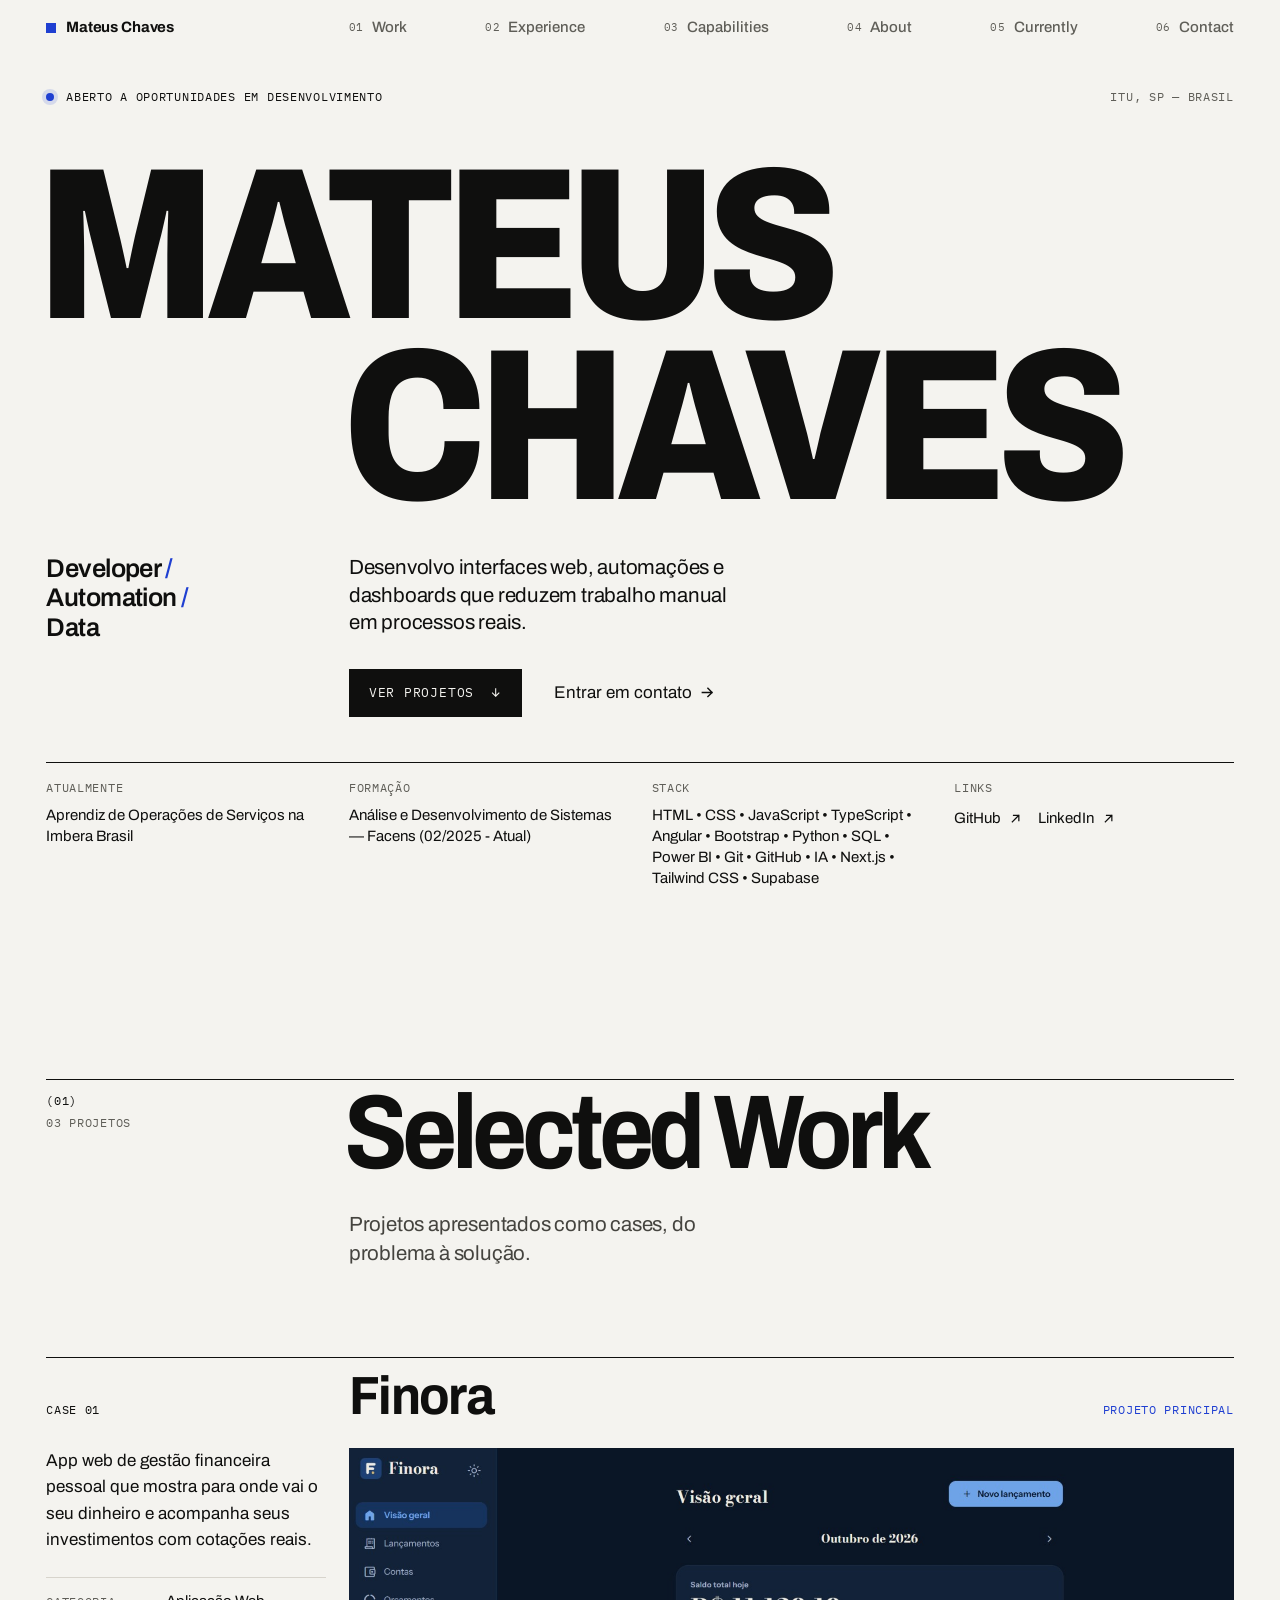
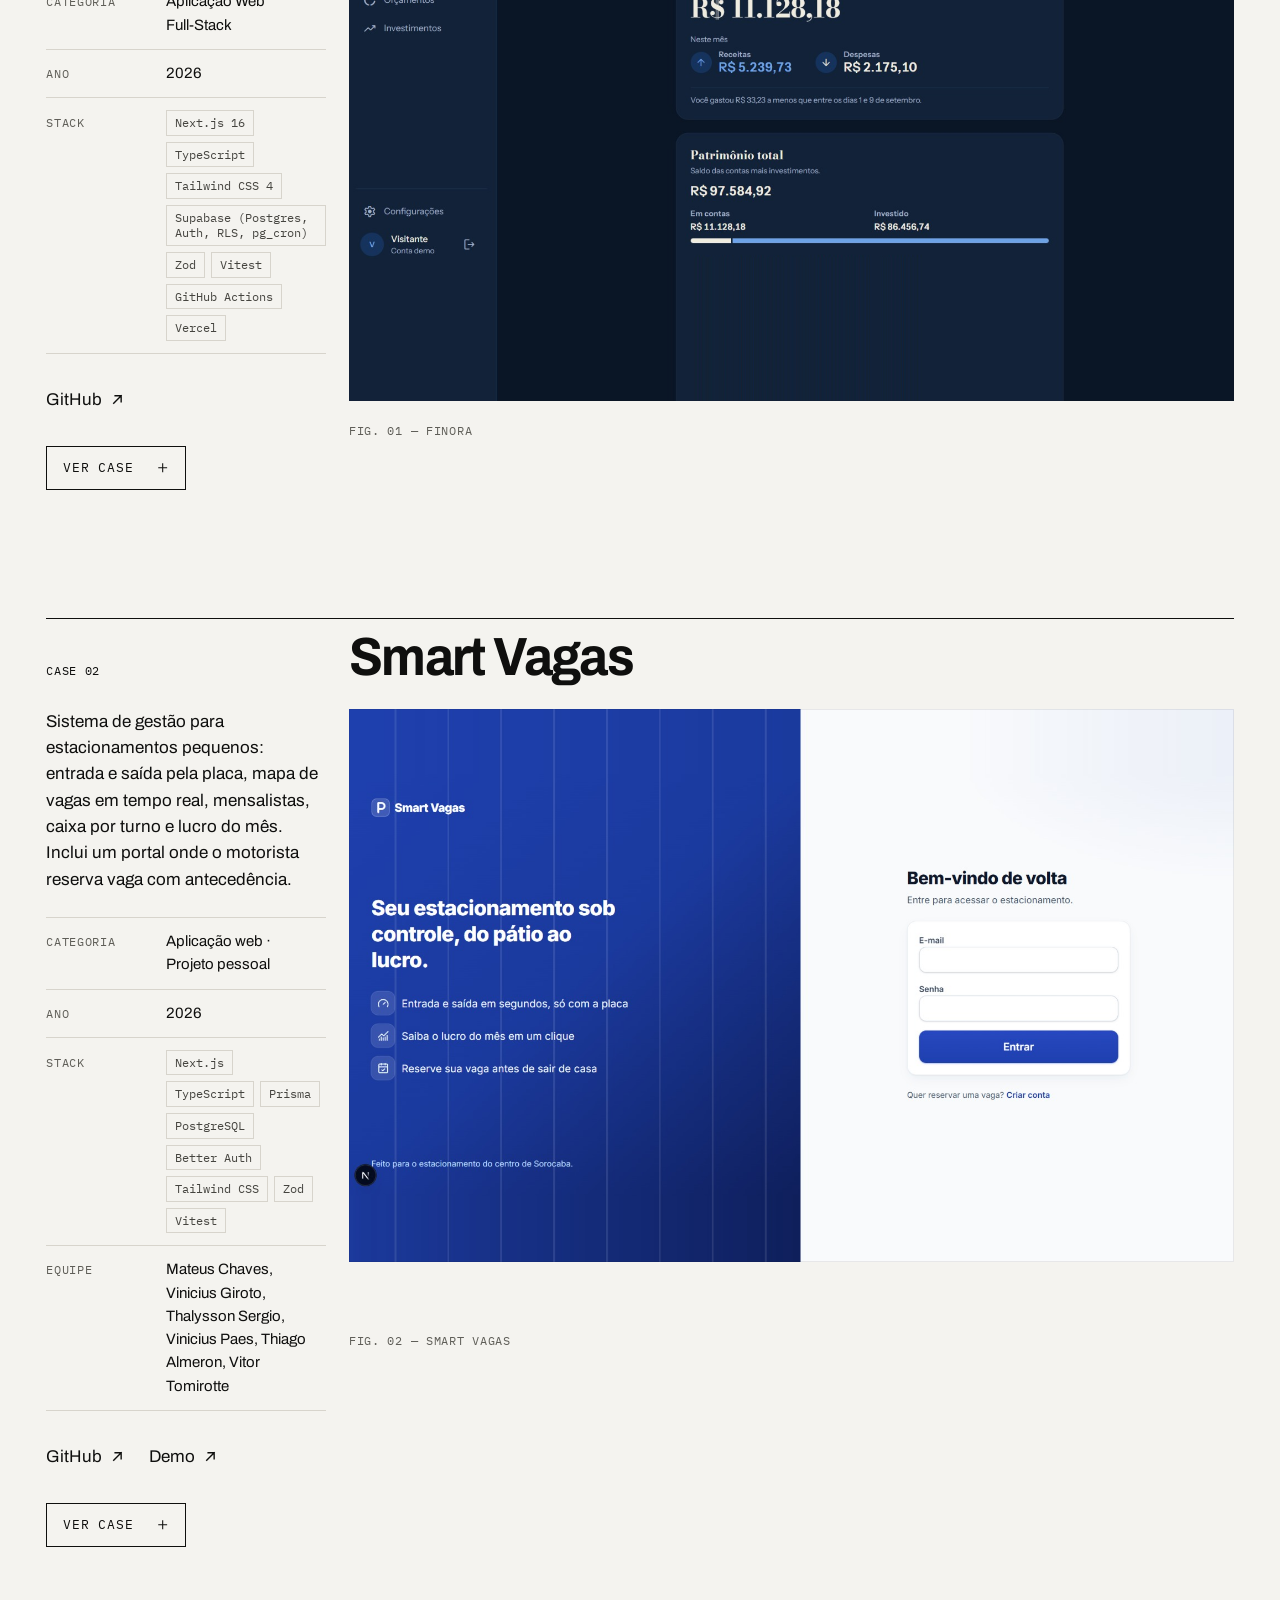
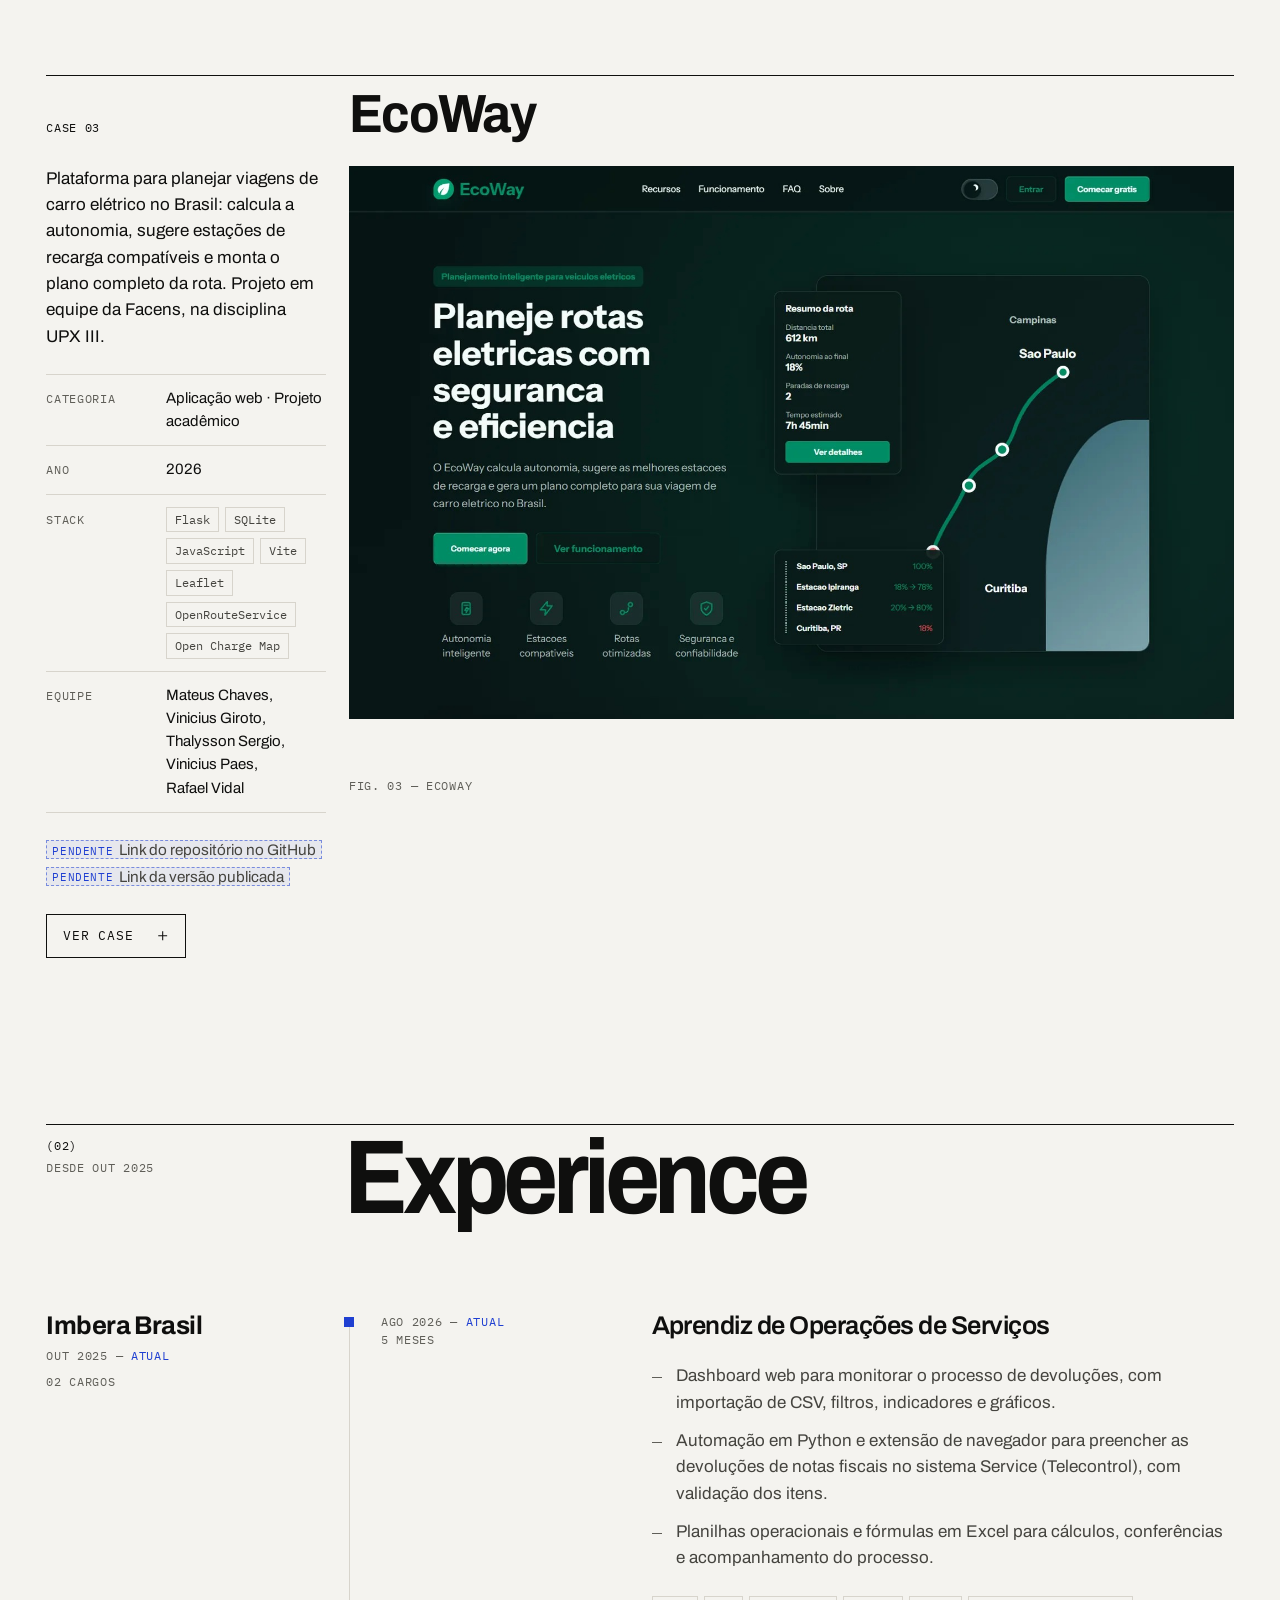
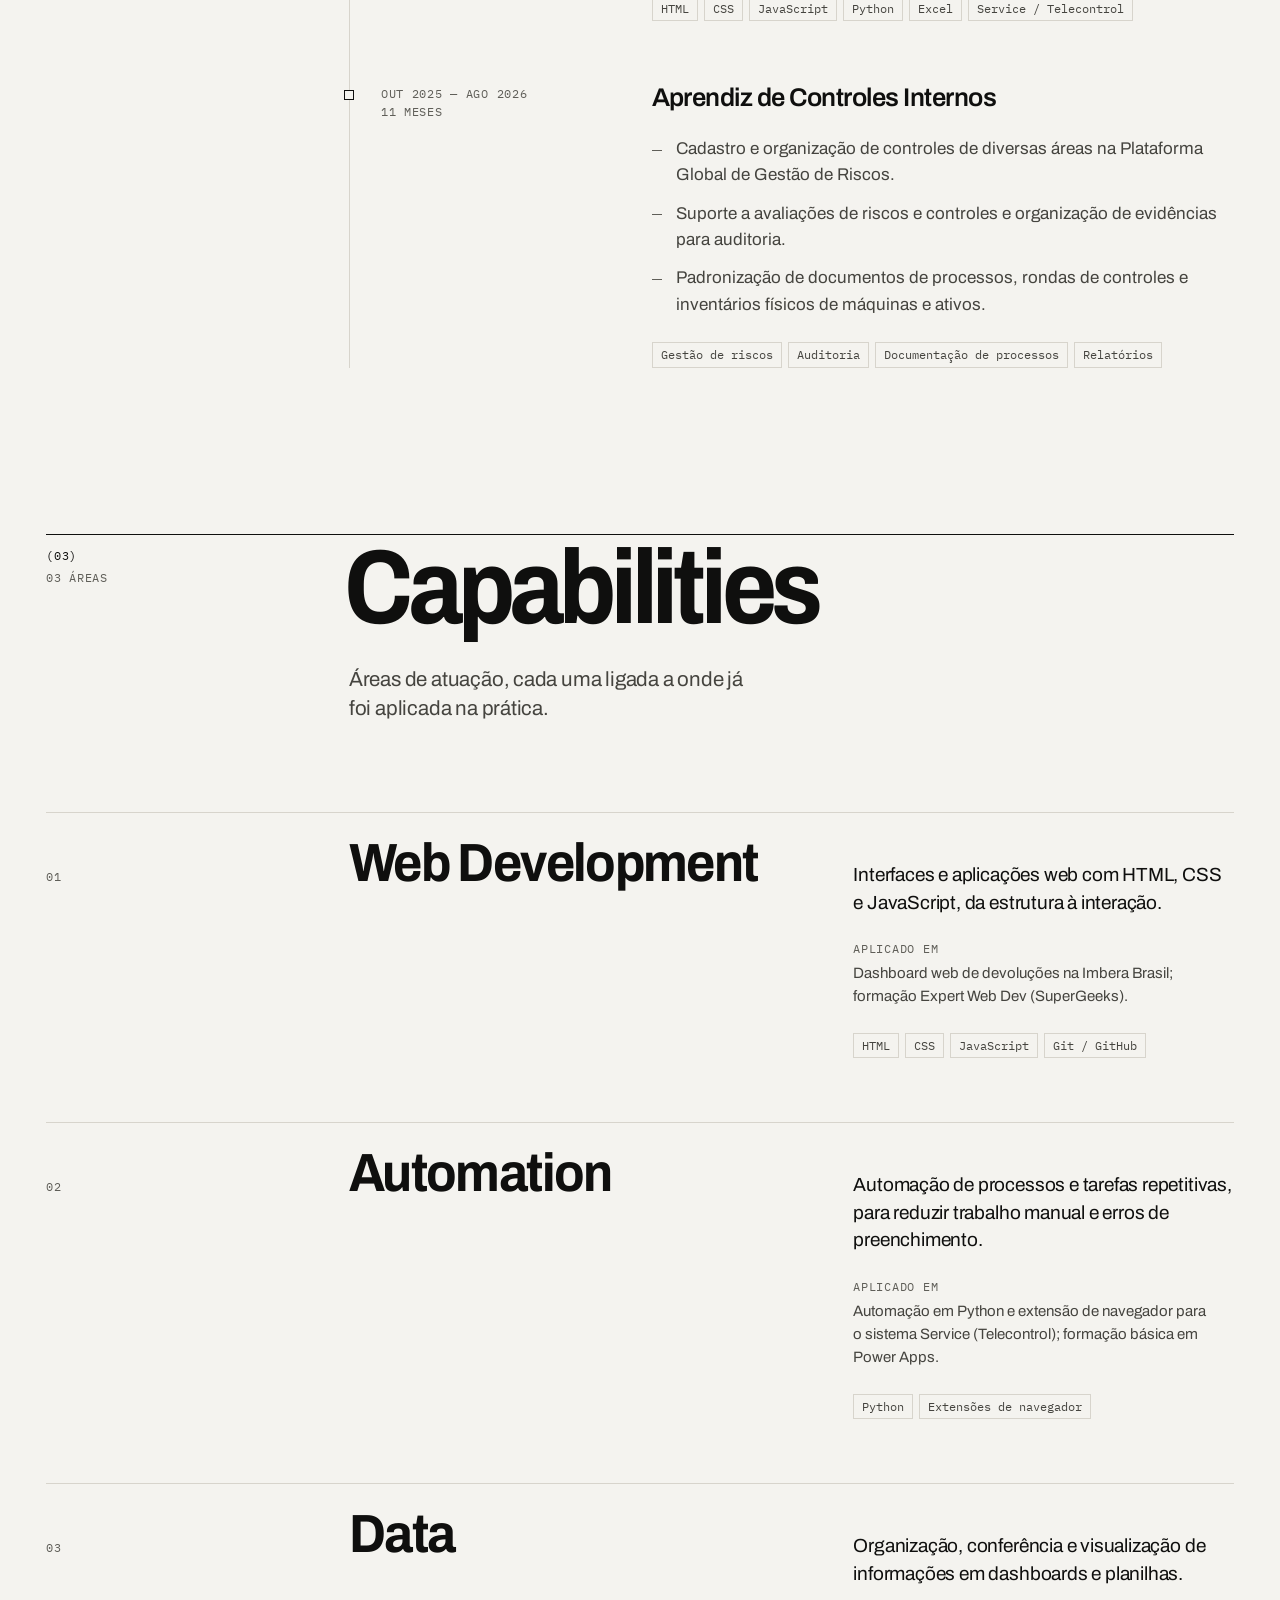
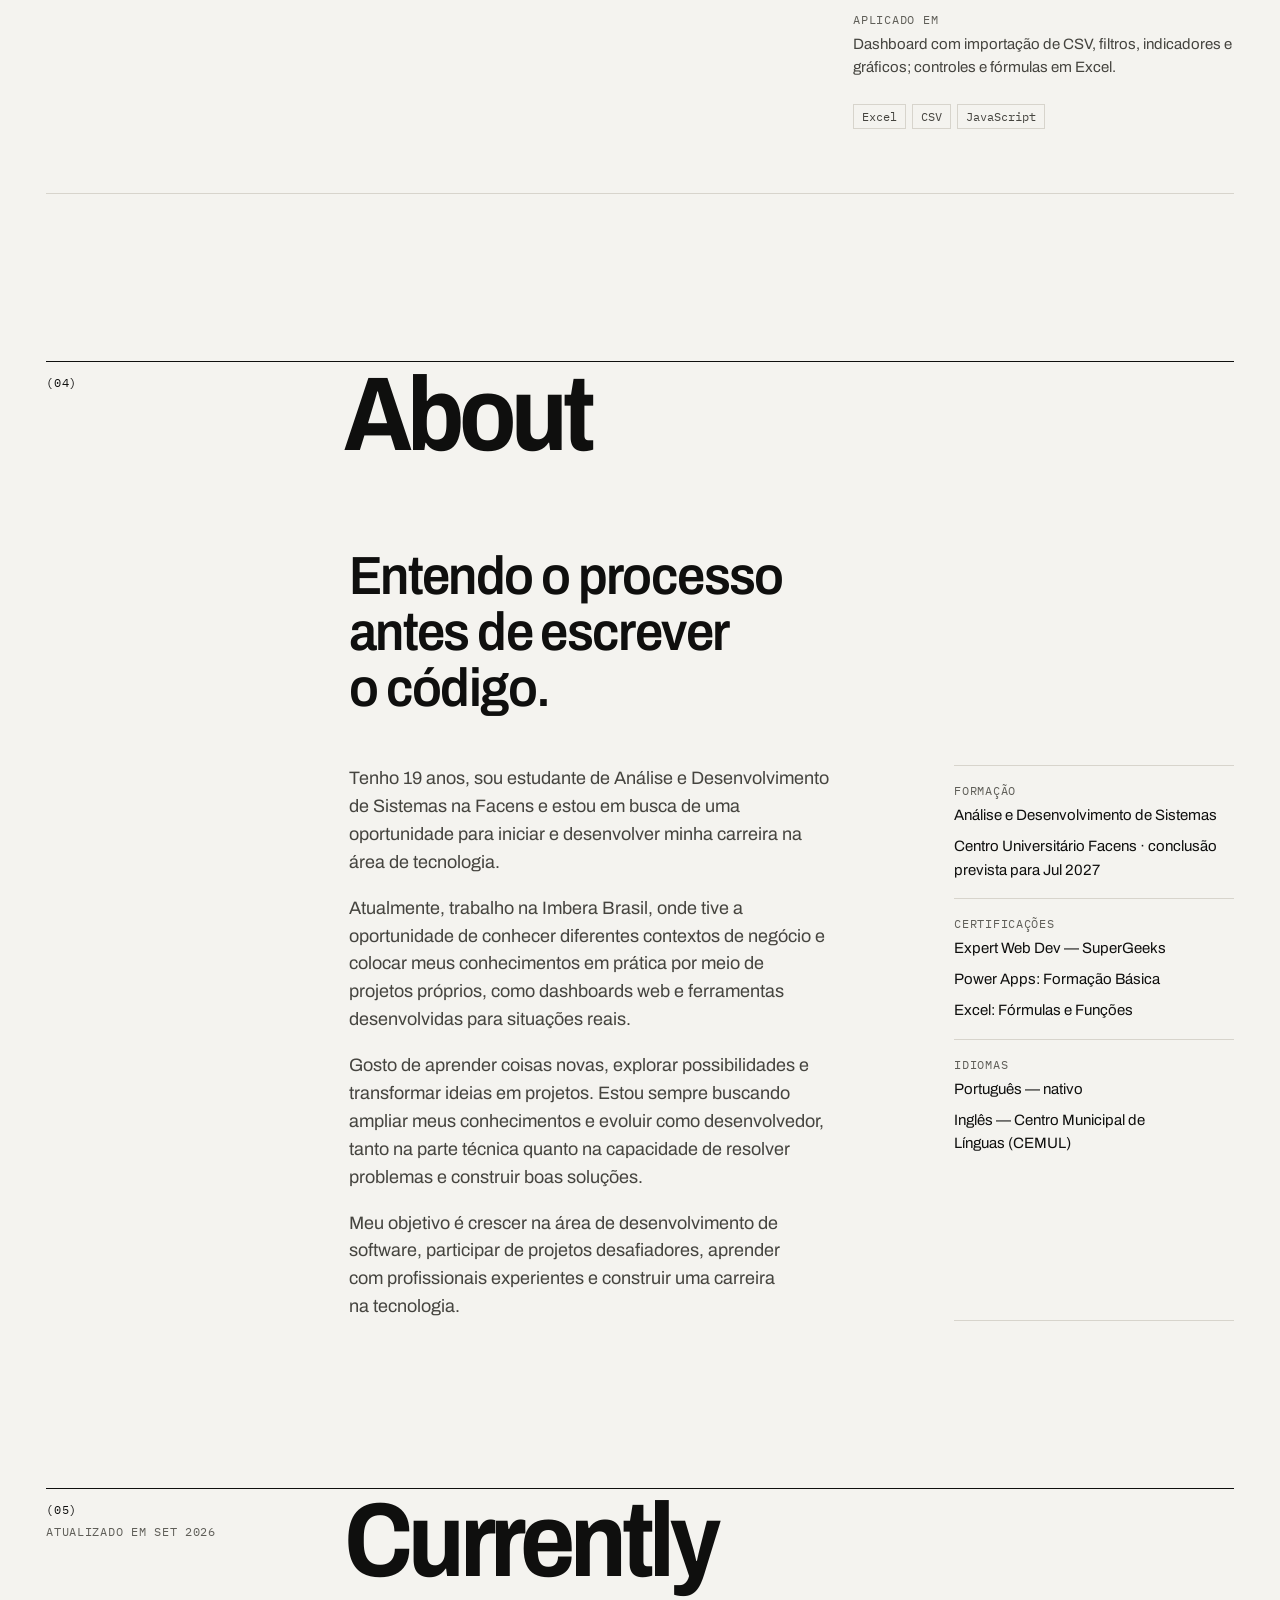
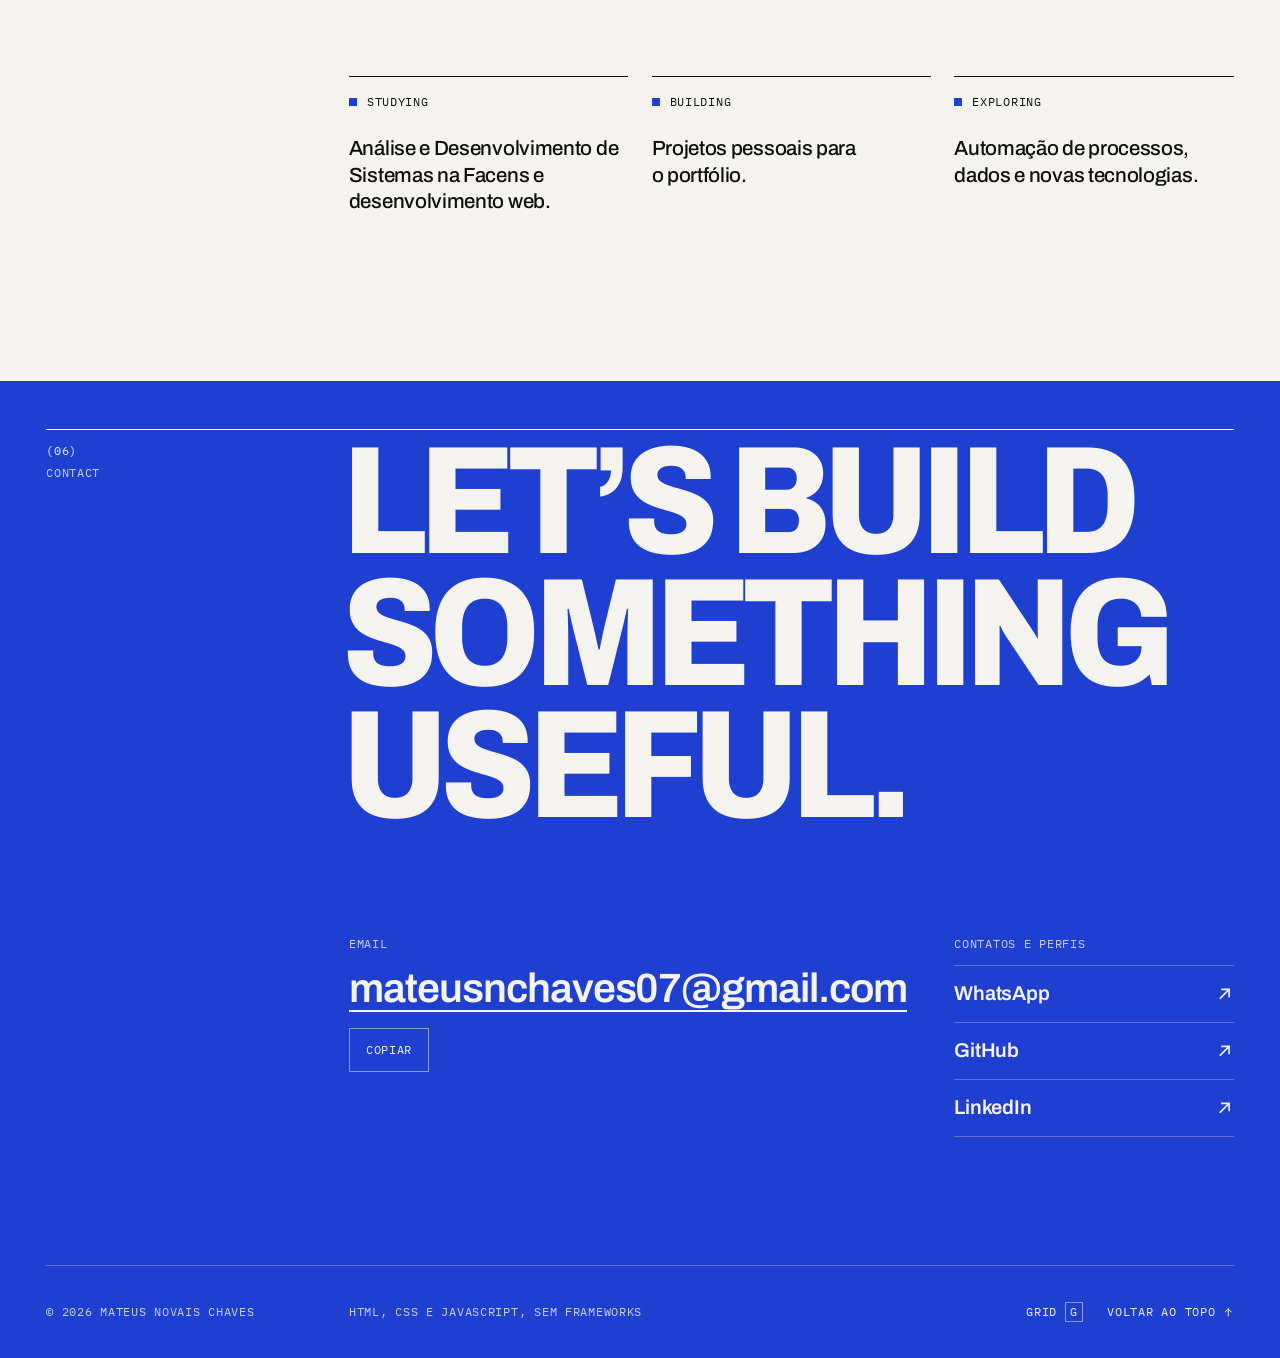
==== commit c0b2db42: "Adiciona WhatsApp no contato" ====
--- a/index.html
+++ b/index.html
@@ -154,7 +154,7 @@
             </div>
             <div class="fact">
               <dt class="meta">Stack</dt>
-              <dd>HTML • CSS • JavaScript • TypeScript • Angular • Bootstrap • Python • SQL • Power BI • Git • IA</dd>
+              <dd>HTML • CSS • JavaScript • TypeScript • Angular • Bootstrap • Python • SQL • Power BI • Git • GitHub • IA • Next.js • Tailwind CSS • Supabase</dd>
             </div>
             <div class="fact">
               <dt class="meta">Links</dt>
@@ -236,17 +236,16 @@
 
             <div class="about__text" data-reveal>
               <p>
-                Sou estudante de Análise e Desenvolvimento de Sistemas na Facens e trabalho na Imbera Brasil desde 2025 —
-                primeiro em Controles Internos, hoje em Operações de Serviços.
+                Tenho 19 anos, sou estudante de Análise e Desenvolvimento de Sistemas na Facens e estou em busca de uma oportunidade para iniciar e desenvolver minha carreira na área de tecnologia.
               </p>
               <p>
-                Na operação, passei a aplicar desenvolvimento no dia a dia: um dashboard web para acompanhar devoluções e uma
-                automação que preenche devoluções de notas fiscais no sistema, com validação dos itens. Meu foco é encontrar
-                onde há retrabalho e construir ferramentas simples para eliminá-lo.
+                Atualmente, trabalho na Imbera Brasil, onde tive a oportunidade de conhecer diferentes contextos de negócio e colocar meus conhecimentos em prática por meio de projetos próprios, como dashboards web e ferramentas desenvolvidas para situações reais.
               </p>
               <p>
-                Agora busco uma oportunidade em desenvolvimento para crescer tecnicamente em um time, trabalhando com web,
-                automação e dados.
+                Gosto de aprender coisas novas, explorar possibilidades e transformar ideias em projetos. Estou sempre buscando ampliar meus conhecimentos e evoluir como desenvolvedor, tanto na parte técnica quanto na capacidade de resolver problemas e construir boas soluções.
+              </p>
+              <p>
+                Meu objetivo é crescer na área de desenvolvimento de software, participar de projetos desafiadores, aprender com profissionais experientes e construir uma carreira na tecnologia.
               </p>
             </div>
 
@@ -317,8 +316,14 @@
             </div>
 
             <div class="contact__block contact__block--links" data-reveal>
-              <p class="meta">Perfis</p>
+              <p class="meta">Contatos e perfis</p>
               <ul class="contact__links">
+                <li>
+                  <a class="link-arrow" href="https://wa.link/pujfuz" target="_blank" rel="noopener noreferrer">
+                    <span>WhatsApp<span class="visually-hidden"> (abre em nova aba)</span></span>
+                    <svg class="icon" aria-hidden="true" focusable="false"><use href="#icon-arrow-ne"></use></svg>
+                  </a>
+                </li>
                 <li>
                   <a class="link-arrow" href="https://github.com/mateusnchaves" target="_blank" rel="me noopener noreferrer">
                     <span>GitHub<span class="visually-hidden"> (abre em nova aba)</span></span>
